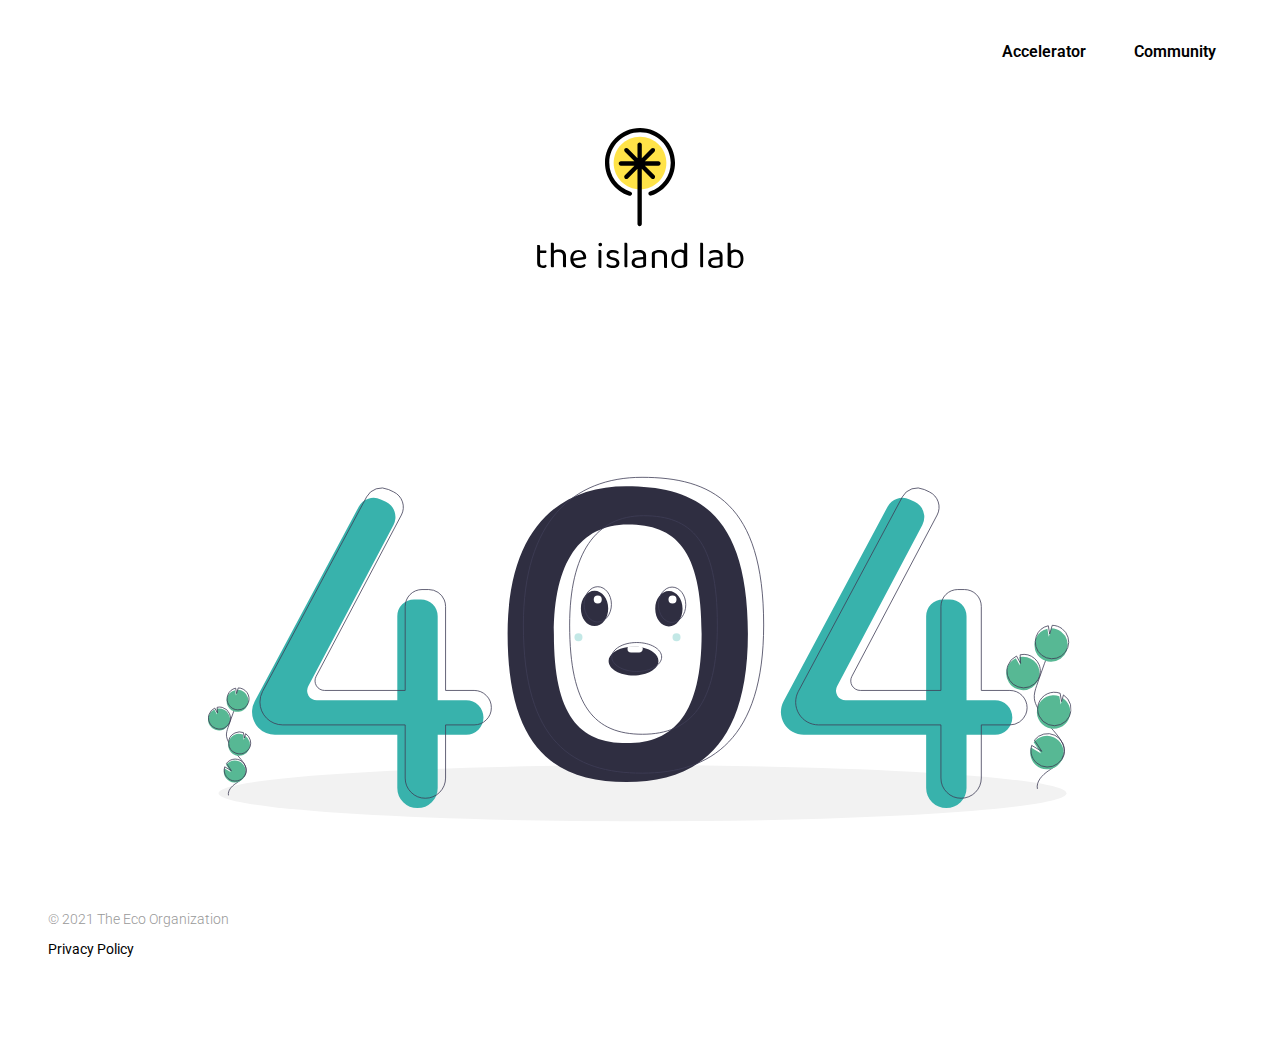
==== 404/index.html @ 6c04a77b "init commit" ====
<!DOCTYPE html><html lang="en"><head><meta charSet="utf-8"/><meta http-equiv="x-ua-compatible" content="ie=edge"/><meta name="viewport" content="width=device-width, initial-scale=1, shrink-to-fit=no"/><style data-href="/styles.9c2a5cfd9f9ac8eca3b6.css" id="gatsby-global-css">@import url(https://fonts.googleapis.com/css2?family=Roboto:wght@100;300;400;500;700;900&display=swap);
/*! normalize.css v8.0.1 | MIT License | github.com/necolas/normalize.css */html{line-height:1.15;-webkit-text-size-adjust:100%}body{margin:0}main{display:block}h1{font-size:2em;margin:.67em 0}hr{box-sizing:content-box;height:0;overflow:visible}pre{font-family:monospace,monospace;font-size:1em}a{background-color:transparent}abbr[title]{border-bottom:none;text-decoration:underline;-webkit-text-decoration:underline dotted;text-decoration:underline dotted}b,strong{font-weight:bolder}code,kbd,samp{font-family:monospace,monospace;font-size:1em}small{font-size:80%}sub,sup{font-size:75%;line-height:0;position:relative;vertical-align:baseline}sub{bottom:-.25em}sup{top:-.5em}img{border-style:none}button,input,optgroup,select,textarea{font-family:inherit;font-size:100%;line-height:1.15;margin:0}button,input{overflow:visible}button,select{text-transform:none}[type=button],[type=reset],[type=submit],button{-webkit-appearance:button}[type=button]::-moz-focus-inner,[type=reset]::-moz-focus-inner,[type=submit]::-moz-focus-inner,button::-moz-focus-inner{border-style:none;padding:0}[type=button]:-moz-focusring,[type=reset]:-moz-focusring,[type=submit]:-moz-focusring,button:-moz-focusring{outline:1px dotted ButtonText}fieldset{padding:.35em .75em .625em}legend{box-sizing:border-box;color:inherit;display:table;max-width:100%;padding:0;white-space:normal}progress{vertical-align:baseline}textarea{overflow:auto}[type=checkbox],[type=radio]{box-sizing:border-box;padding:0}[type=number]::-webkit-inner-spin-button,[type=number]::-webkit-outer-spin-button{height:auto}[type=search]{-webkit-appearance:textfield;outline-offset:-2px}[type=search]::-webkit-search-decoration{-webkit-appearance:none}::-webkit-file-upload-button{-webkit-appearance:button;font:inherit}details{display:block}summary{display:list-item}[hidden],template{display:none}blockquote,dd,dl,figure,h1,h2,h3,h4,h5,h6,hr,p,pre{margin:0}button{background-color:transparent;background-image:none}button:focus{outline:1px dotted;outline:5px auto -webkit-focus-ring-color}fieldset,ol,ul{margin:0;padding:0}ol,ul{list-style:none}html{font-family:system-ui,-apple-system,BlinkMacSystemFont,Segoe UI,Roboto,Helvetica Neue,Arial,Noto Sans,sans-serif,Apple Color Emoji,Segoe UI Emoji,Segoe UI Symbol,Noto Color Emoji;line-height:1.5}*,:after,:before{box-sizing:border-box;border:0 solid #e2e8f0}hr{border-top-width:1px}img{border-style:solid}textarea{resize:vertical}input::-moz-placeholder,textarea::-moz-placeholder{color:#a0aec0}input:-ms-input-placeholder,textarea:-ms-input-placeholder{color:#a0aec0}input::placeholder,textarea::placeholder{color:#a0aec0}[role=button],button{cursor:pointer}table{border-collapse:collapse}h1,h2,h3,h4,h5,h6{font-size:inherit;font-weight:inherit}a{color:inherit;text-decoration:inherit}button,input,optgroup,select,textarea{padding:0;line-height:inherit;color:inherit}code,kbd,pre,samp{font-family:Menlo,Monaco,Consolas,Liberation Mono,Courier New,monospace}audio,canvas,embed,iframe,img,object,svg,video{display:block;vertical-align:middle}img,video{max-width:100%;height:auto}.container{width:100%}@media (min-width:640px){.container{max-width:640px}}@media (min-width:768px){.container{max-width:768px}}@media (min-width:1024px){.container{max-width:1024px}}@media (min-width:1280px){.container{max-width:1280px}}.bg-white{--bg-opacity:1;background-color:#fff;background-color:rgba(255,255,255,var(--bg-opacity))}.inline{display:inline}.flex{display:flex}.table{display:table}.grid{display:grid}.flex-col{flex-direction:column}.justify-around{justify-content:space-around}.flex-grow{flex-grow:1}.font-semibold{font-weight:600}.mx-auto{margin-left:auto;margin-right:auto}.mt-16{margin-top:4rem}.max-w-lg{max-width:32rem}.max-w-4xl{max-width:56rem}.min-h-screen{min-height:100vh}.p-4{padding:1rem}.absolute{position:absolute}.text-white{--text-opacity:1;color:#fff;color:rgba(255,255,255,var(--text-opacity))}.w-full{width:100%}.gap-10{grid-gap:2.5rem;gap:2.5rem}.grid-cols-1{grid-template-columns:repeat(1,minmax(0,1fr))}@-webkit-keyframes spin{to{transform:rotate(1turn)}}@keyframes spin{to{transform:rotate(1turn)}}@-webkit-keyframes ping{75%,to{transform:scale(2);opacity:0}}@keyframes ping{75%,to{transform:scale(2);opacity:0}}@-webkit-keyframes pulse{50%{opacity:.5}}@keyframes pulse{50%{opacity:.5}}@-webkit-keyframes bounce{0%,to{transform:translateY(-25%);-webkit-animation-timing-function:cubic-bezier(.8,0,1,1);animation-timing-function:cubic-bezier(.8,0,1,1)}50%{transform:none;-webkit-animation-timing-function:cubic-bezier(0,0,.2,1);animation-timing-function:cubic-bezier(0,0,.2,1)}}@keyframes bounce{0%,to{transform:translateY(-25%);-webkit-animation-timing-function:cubic-bezier(.8,0,1,1);animation-timing-function:cubic-bezier(.8,0,1,1)}50%{transform:none;-webkit-animation-timing-function:cubic-bezier(0,0,.2,1);animation-timing-function:cubic-bezier(0,0,.2,1)}}body{font-family:Roboto,sans-serif;background:#fff;padding:24px}h3{font-size:20px;font-weight:500}p{font-weight:300}.islandlab-logo{height:140px}.islandlab-intro{font-size:20px;margin-bottom:62px;text-align:center}.main-body{margin-top:52px}.desc,.para{line-height:30px;margin-top:24px}.desc{margin-bottom:12px}.top-nav{color:#000}.inline{display:inline-block;width:100%;text-align:right}.top-nav a{padding:24px}.list{font-weight:300;line-height:30px;margin-top:24px}.more-button{padding-top:24px}.copy{color:#999}.copyright{font-size:14px;line-height:30px;padding:24px;margin-top:42px;margin-bottom:42px}@media (min-width:640px){.sm\:container{width:100%;max-width:640px}@media (min-width:768px){.sm\:container{max-width:768px}}@media (min-width:1024px){.sm\:container{max-width:1024px}}@media (min-width:1280px){.sm\:container{max-width:1280px}}.sm\:w-1\/2{width:50%}.sm\:grid-cols-1{grid-template-columns:repeat(1,minmax(0,1fr))}}@media (min-width:768px){.md\:container{width:100%}@media (min-width:640px){.md\:container{max-width:640px}}@media (min-width:768px){.md\:container{max-width:768px}}@media (min-width:1024px){.md\:container{max-width:1024px}}@media (min-width:1280px){.md\:container{max-width:1280px}}.md\:grid-cols-2{grid-template-columns:repeat(2,minmax(0,1fr))}}@media (min-width:1024px){.lg\:container{width:100%}@media (min-width:640px){.lg\:container{max-width:640px}}@media (min-width:768px){.lg\:container{max-width:768px}}@media (min-width:1024px){.lg\:container{max-width:1024px}}@media (min-width:1280px){.lg\:container{max-width:1280px}}.lg\:grid-cols-2{grid-template-columns:repeat(2,minmax(0,1fr))}}@media (min-width:1280px){.xl\:container{width:100%}@media (min-width:640px){.xl\:container{max-width:640px}}@media (min-width:768px){.xl\:container{max-width:768px}}@media (min-width:1024px){.xl\:container{max-width:1024px}}@media (min-width:1280px){.xl\:container{max-width:1280px}}}</style><meta name="generator" content="Gatsby 2.32.11"/><title data-react-helmet="true">The Island Lab</title><meta data-react-helmet="true" charSet="utf-8"/><meta data-react-helmet="true" name="description" content="An ecosystem for innovators and creatives who are finding solutions for the global challenges"/><meta data-react-helmet="true" property="og:title" content="The Island Lab"/><meta data-react-helmet="true" property="og:description" content="An ecosystem for innovators and creatives who are finding solutions for the global challenges"/><meta data-react-helmet="true" property="og:type" content="website"/><link rel="icon" href="/favicon-32x32.png?v=ff505534ecc880a006a1c45245d1f555" type="image/png"/><link rel="icon" href="/favicon.svg?v=ff505534ecc880a006a1c45245d1f555" type="image/svg+xml"/><link rel="manifest" href="/manifest.webmanifest" crossorigin="anonymous"/><meta name="theme-color" content="#38b2ac"/><link rel="apple-touch-icon" sizes="48x48" href="/icons/icon-48x48.png?v=ff505534ecc880a006a1c45245d1f555"/><link rel="apple-touch-icon" sizes="72x72" href="/icons/icon-72x72.png?v=ff505534ecc880a006a1c45245d1f555"/><link rel="apple-touch-icon" sizes="96x96" href="/icons/icon-96x96.png?v=ff505534ecc880a006a1c45245d1f555"/><link rel="apple-touch-icon" sizes="144x144" href="/icons/icon-144x144.png?v=ff505534ecc880a006a1c45245d1f555"/><link rel="apple-touch-icon" sizes="192x192" href="/icons/icon-192x192.png?v=ff505534ecc880a006a1c45245d1f555"/><link rel="apple-touch-icon" sizes="256x256" href="/icons/icon-256x256.png?v=ff505534ecc880a006a1c45245d1f555"/><link rel="apple-touch-icon" sizes="384x384" href="/icons/icon-384x384.png?v=ff505534ecc880a006a1c45245d1f555"/><link rel="apple-touch-icon" sizes="512x512" href="/icons/icon-512x512.png?v=ff505534ecc880a006a1c45245d1f555"/><link rel="preconnect dns-prefetch" href="https://www.google-analytics.com"/><script>window['ga-disable-'] = true</script><script async="" src="https://www.googletagmanager.com/gtag/js?id="></script><link as="script" rel="preload" href="/webpack-runtime-1e6cf40642f81d12df6a.js"/><link as="script" rel="preload" href="/framework-8e528b732ab2eaadb7b7.js"/><link as="script" rel="preload" href="/styles-755093da0c07f4b49226.js"/><link as="script" rel="preload" href="/app-a4f5ad4a2bf288a7169f.js"/><link as="script" rel="preload" href="/commons-435aeb948d1bf5120aea.js"/><link as="script" rel="preload" href="/component---src-pages-404-js-d30f7ea8873a3b089897.js"/><link as="fetch" rel="preload" href="/page-data/404/page-data.json" crossorigin="anonymous"/><link as="fetch" rel="preload" href="/page-data/sq/d/2468095761.json" crossorigin="anonymous"/><link as="fetch" rel="preload" href="/page-data/app-data.json" crossorigin="anonymous"/></head><body><div id="___gatsby"><div style="outline:none" tabindex="-1" id="gatsby-focus-wrapper"><div class="flex flex-col min-h-screen bg-white"><header class="p-4 bg-white-500 text-white font-semibold"><div class="inline top-nav grid grid-cols-1"><a href="/accelerator">Accelerator</a><a href="/community">Community</a></div><a href="/"><img class="islandlab-logo w-full max-w-lg mt-16 mx-auto sm:w-1/2" src="/static/logo-image-594e73d9757370606fb35262e26e32b2.svg" alt="Gatsby and Tailwind CSS together"/></a></header><div class="main-body"><main class="max-w-4xl flex-grow mx-auto flex flex-col justify-around"><img class="p-4" src="[data-uri]" alt="Page not found"/></main></div><footer class="copyright"><p class="grid grid-cols-1 copy">© 2021 The Eco Organization</p><a href="/privacy-policy">Privacy Policy</a></footer></div></div><div id="gatsby-announcer" style="position:absolute;top:0;width:1px;height:1px;padding:0;overflow:hidden;clip:rect(0, 0, 0, 0);white-space:nowrap;border:0" aria-live="assertive" aria-atomic="true"></div></div><script id="gatsby-script-loader">/*<![CDATA[*/window.pagePath="/404/";/*]]>*/</script><script id="gatsby-chunk-mapping">/*<![CDATA[*/window.___chunkMapping={"polyfill":["/polyfill-89ac77d4b615b132cbdb.js"],"app":["/app-a4f5ad4a2bf288a7169f.js"],"component---src-pages-404-js":["/component---src-pages-404-js-d30f7ea8873a3b089897.js"],"component---src-pages-accelerator-js":["/component---src-pages-accelerator-js-613edaaf1aa1267f8cc8.js"],"component---src-pages-community-js":["/component---src-pages-community-js-10889ece5818f509ec43.js"],"component---src-pages-index-js":["/component---src-pages-index-js-81dc64747f7e34d671f0.js"],"component---src-pages-privacy-policy-js":["/component---src-pages-privacy-policy-js-5bc272400744c1b90a4a.js"]};/*]]>*/</script><script src="/polyfill-89ac77d4b615b132cbdb.js" nomodule=""></script><script src="/component---src-pages-404-js-d30f7ea8873a3b089897.js" async=""></script><script src="/commons-435aeb948d1bf5120aea.js" async=""></script><script src="/app-a4f5ad4a2bf288a7169f.js" async=""></script><script src="/styles-755093da0c07f4b49226.js" async=""></script><script src="/framework-8e528b732ab2eaadb7b7.js" async=""></script><script src="/webpack-runtime-1e6cf40642f81d12df6a.js" async=""></script></body></html>
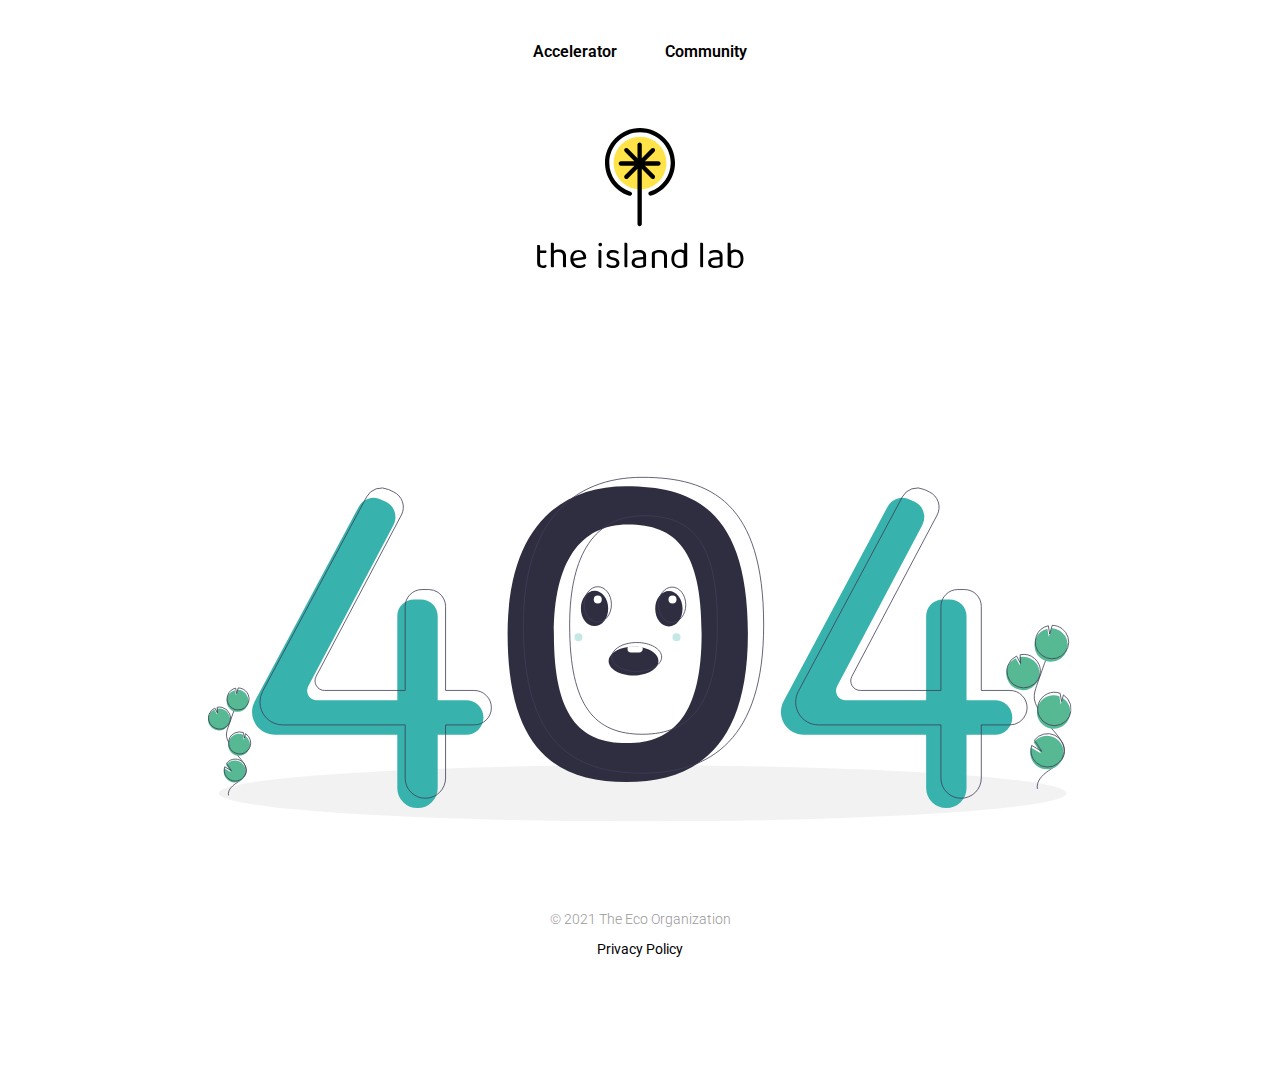
==== commit 45d4539d: "update" ====
--- a/404/index.html
+++ b/404/index.html
@@ -1,2 +1,2 @@
-<!DOCTYPE html><html lang="en"><head><meta charSet="utf-8"/><meta http-equiv="x-ua-compatible" content="ie=edge"/><meta name="viewport" content="width=device-width, initial-scale=1, shrink-to-fit=no"/><style data-href="/styles.9c2a5cfd9f9ac8eca3b6.css" id="gatsby-global-css">@import url(https://fonts.googleapis.com/css2?family=Roboto:wght@100;300;400;500;700;900&display=swap);
-/*! normalize.css v8.0.1 | MIT License | github.com/necolas/normalize.css */html{line-height:1.15;-webkit-text-size-adjust:100%}body{margin:0}main{display:block}h1{font-size:2em;margin:.67em 0}hr{box-sizing:content-box;height:0;overflow:visible}pre{font-family:monospace,monospace;font-size:1em}a{background-color:transparent}abbr[title]{border-bottom:none;text-decoration:underline;-webkit-text-decoration:underline dotted;text-decoration:underline dotted}b,strong{font-weight:bolder}code,kbd,samp{font-family:monospace,monospace;font-size:1em}small{font-size:80%}sub,sup{font-size:75%;line-height:0;position:relative;vertical-align:baseline}sub{bottom:-.25em}sup{top:-.5em}img{border-style:none}button,input,optgroup,select,textarea{font-family:inherit;font-size:100%;line-height:1.15;margin:0}button,input{overflow:visible}button,select{text-transform:none}[type=button],[type=reset],[type=submit],button{-webkit-appearance:button}[type=button]::-moz-focus-inner,[type=reset]::-moz-focus-inner,[type=submit]::-moz-focus-inner,button::-moz-focus-inner{border-style:none;padding:0}[type=button]:-moz-focusring,[type=reset]:-moz-focusring,[type=submit]:-moz-focusring,button:-moz-focusring{outline:1px dotted ButtonText}fieldset{padding:.35em .75em .625em}legend{box-sizing:border-box;color:inherit;display:table;max-width:100%;padding:0;white-space:normal}progress{vertical-align:baseline}textarea{overflow:auto}[type=checkbox],[type=radio]{box-sizing:border-box;padding:0}[type=number]::-webkit-inner-spin-button,[type=number]::-webkit-outer-spin-button{height:auto}[type=search]{-webkit-appearance:textfield;outline-offset:-2px}[type=search]::-webkit-search-decoration{-webkit-appearance:none}::-webkit-file-upload-button{-webkit-appearance:button;font:inherit}details{display:block}summary{display:list-item}[hidden],template{display:none}blockquote,dd,dl,figure,h1,h2,h3,h4,h5,h6,hr,p,pre{margin:0}button{background-color:transparent;background-image:none}button:focus{outline:1px dotted;outline:5px auto -webkit-focus-ring-color}fieldset,ol,ul{margin:0;padding:0}ol,ul{list-style:none}html{font-family:system-ui,-apple-system,BlinkMacSystemFont,Segoe UI,Roboto,Helvetica Neue,Arial,Noto Sans,sans-serif,Apple Color Emoji,Segoe UI Emoji,Segoe UI Symbol,Noto Color Emoji;line-height:1.5}*,:after,:before{box-sizing:border-box;border:0 solid #e2e8f0}hr{border-top-width:1px}img{border-style:solid}textarea{resize:vertical}input::-moz-placeholder,textarea::-moz-placeholder{color:#a0aec0}input:-ms-input-placeholder,textarea:-ms-input-placeholder{color:#a0aec0}input::placeholder,textarea::placeholder{color:#a0aec0}[role=button],button{cursor:pointer}table{border-collapse:collapse}h1,h2,h3,h4,h5,h6{font-size:inherit;font-weight:inherit}a{color:inherit;text-decoration:inherit}button,input,optgroup,select,textarea{padding:0;line-height:inherit;color:inherit}code,kbd,pre,samp{font-family:Menlo,Monaco,Consolas,Liberation Mono,Courier New,monospace}audio,canvas,embed,iframe,img,object,svg,video{display:block;vertical-align:middle}img,video{max-width:100%;height:auto}.container{width:100%}@media (min-width:640px){.container{max-width:640px}}@media (min-width:768px){.container{max-width:768px}}@media (min-width:1024px){.container{max-width:1024px}}@media (min-width:1280px){.container{max-width:1280px}}.bg-white{--bg-opacity:1;background-color:#fff;background-color:rgba(255,255,255,var(--bg-opacity))}.inline{display:inline}.flex{display:flex}.table{display:table}.grid{display:grid}.flex-col{flex-direction:column}.justify-around{justify-content:space-around}.flex-grow{flex-grow:1}.font-semibold{font-weight:600}.mx-auto{margin-left:auto;margin-right:auto}.mt-16{margin-top:4rem}.max-w-lg{max-width:32rem}.max-w-4xl{max-width:56rem}.min-h-screen{min-height:100vh}.p-4{padding:1rem}.absolute{position:absolute}.text-white{--text-opacity:1;color:#fff;color:rgba(255,255,255,var(--text-opacity))}.w-full{width:100%}.gap-10{grid-gap:2.5rem;gap:2.5rem}.grid-cols-1{grid-template-columns:repeat(1,minmax(0,1fr))}@-webkit-keyframes spin{to{transform:rotate(1turn)}}@keyframes spin{to{transform:rotate(1turn)}}@-webkit-keyframes ping{75%,to{transform:scale(2);opacity:0}}@keyframes ping{75%,to{transform:scale(2);opacity:0}}@-webkit-keyframes pulse{50%{opacity:.5}}@keyframes pulse{50%{opacity:.5}}@-webkit-keyframes bounce{0%,to{transform:translateY(-25%);-webkit-animation-timing-function:cubic-bezier(.8,0,1,1);animation-timing-function:cubic-bezier(.8,0,1,1)}50%{transform:none;-webkit-animation-timing-function:cubic-bezier(0,0,.2,1);animation-timing-function:cubic-bezier(0,0,.2,1)}}@keyframes bounce{0%,to{transform:translateY(-25%);-webkit-animation-timing-function:cubic-bezier(.8,0,1,1);animation-timing-function:cubic-bezier(.8,0,1,1)}50%{transform:none;-webkit-animation-timing-function:cubic-bezier(0,0,.2,1);animation-timing-function:cubic-bezier(0,0,.2,1)}}body{font-family:Roboto,sans-serif;background:#fff;padding:24px}h3{font-size:20px;font-weight:500}p{font-weight:300}.islandlab-logo{height:140px}.islandlab-intro{font-size:20px;margin-bottom:62px;text-align:center}.main-body{margin-top:52px}.desc,.para{line-height:30px;margin-top:24px}.desc{margin-bottom:12px}.top-nav{color:#000}.inline{display:inline-block;width:100%;text-align:right}.top-nav a{padding:24px}.list{font-weight:300;line-height:30px;margin-top:24px}.more-button{padding-top:24px}.copy{color:#999}.copyright{font-size:14px;line-height:30px;padding:24px;margin-top:42px;margin-bottom:42px}@media (min-width:640px){.sm\:container{width:100%;max-width:640px}@media (min-width:768px){.sm\:container{max-width:768px}}@media (min-width:1024px){.sm\:container{max-width:1024px}}@media (min-width:1280px){.sm\:container{max-width:1280px}}.sm\:w-1\/2{width:50%}.sm\:grid-cols-1{grid-template-columns:repeat(1,minmax(0,1fr))}}@media (min-width:768px){.md\:container{width:100%}@media (min-width:640px){.md\:container{max-width:640px}}@media (min-width:768px){.md\:container{max-width:768px}}@media (min-width:1024px){.md\:container{max-width:1024px}}@media (min-width:1280px){.md\:container{max-width:1280px}}.md\:grid-cols-2{grid-template-columns:repeat(2,minmax(0,1fr))}}@media (min-width:1024px){.lg\:container{width:100%}@media (min-width:640px){.lg\:container{max-width:640px}}@media (min-width:768px){.lg\:container{max-width:768px}}@media (min-width:1024px){.lg\:container{max-width:1024px}}@media (min-width:1280px){.lg\:container{max-width:1280px}}.lg\:grid-cols-2{grid-template-columns:repeat(2,minmax(0,1fr))}}@media (min-width:1280px){.xl\:container{width:100%}@media (min-width:640px){.xl\:container{max-width:640px}}@media (min-width:768px){.xl\:container{max-width:768px}}@media (min-width:1024px){.xl\:container{max-width:1024px}}@media (min-width:1280px){.xl\:container{max-width:1280px}}}</style><meta name="generator" content="Gatsby 2.32.11"/><title data-react-helmet="true">The Island Lab</title><meta data-react-helmet="true" charSet="utf-8"/><meta data-react-helmet="true" name="description" content="An ecosystem for innovators and creatives who are finding solutions for the global challenges"/><meta data-react-helmet="true" property="og:title" content="The Island Lab"/><meta data-react-helmet="true" property="og:description" content="An ecosystem for innovators and creatives who are finding solutions for the global challenges"/><meta data-react-helmet="true" property="og:type" content="website"/><link rel="icon" href="/favicon-32x32.png?v=ff505534ecc880a006a1c45245d1f555" type="image/png"/><link rel="icon" href="/favicon.svg?v=ff505534ecc880a006a1c45245d1f555" type="image/svg+xml"/><link rel="manifest" href="/manifest.webmanifest" crossorigin="anonymous"/><meta name="theme-color" content="#38b2ac"/><link rel="apple-touch-icon" sizes="48x48" href="/icons/icon-48x48.png?v=ff505534ecc880a006a1c45245d1f555"/><link rel="apple-touch-icon" sizes="72x72" href="/icons/icon-72x72.png?v=ff505534ecc880a006a1c45245d1f555"/><link rel="apple-touch-icon" sizes="96x96" href="/icons/icon-96x96.png?v=ff505534ecc880a006a1c45245d1f555"/><link rel="apple-touch-icon" sizes="144x144" href="/icons/icon-144x144.png?v=ff505534ecc880a006a1c45245d1f555"/><link rel="apple-touch-icon" sizes="192x192" href="/icons/icon-192x192.png?v=ff505534ecc880a006a1c45245d1f555"/><link rel="apple-touch-icon" sizes="256x256" href="/icons/icon-256x256.png?v=ff505534ecc880a006a1c45245d1f555"/><link rel="apple-touch-icon" sizes="384x384" href="/icons/icon-384x384.png?v=ff505534ecc880a006a1c45245d1f555"/><link rel="apple-touch-icon" sizes="512x512" href="/icons/icon-512x512.png?v=ff505534ecc880a006a1c45245d1f555"/><link rel="preconnect dns-prefetch" href="https://www.google-analytics.com"/><script>window['ga-disable-'] = true</script><script async="" src="https://www.googletagmanager.com/gtag/js?id="></script><link as="script" rel="preload" href="/webpack-runtime-1e6cf40642f81d12df6a.js"/><link as="script" rel="preload" href="/framework-8e528b732ab2eaadb7b7.js"/><link as="script" rel="preload" href="/styles-755093da0c07f4b49226.js"/><link as="script" rel="preload" href="/app-a4f5ad4a2bf288a7169f.js"/><link as="script" rel="preload" href="/commons-435aeb948d1bf5120aea.js"/><link as="script" rel="preload" href="/component---src-pages-404-js-d30f7ea8873a3b089897.js"/><link as="fetch" rel="preload" href="/page-data/404/page-data.json" crossorigin="anonymous"/><link as="fetch" rel="preload" href="/page-data/sq/d/2468095761.json" crossorigin="anonymous"/><link as="fetch" rel="preload" href="/page-data/app-data.json" crossorigin="anonymous"/></head><body><div id="___gatsby"><div style="outline:none" tabindex="-1" id="gatsby-focus-wrapper"><div class="flex flex-col min-h-screen bg-white"><header class="p-4 bg-white-500 text-white font-semibold"><div class="inline top-nav grid grid-cols-1"><a href="/accelerator">Accelerator</a><a href="/community">Community</a></div><a href="/"><img class="islandlab-logo w-full max-w-lg mt-16 mx-auto sm:w-1/2" src="/static/logo-image-594e73d9757370606fb35262e26e32b2.svg" alt="Gatsby and Tailwind CSS together"/></a></header><div class="main-body"><main class="max-w-4xl flex-grow mx-auto flex flex-col justify-around"><img class="p-4" src="[data-uri]" alt="Page not found"/></main></div><footer class="copyright"><p class="grid grid-cols-1 copy">© 2021 The Eco Organization</p><a href="/privacy-policy">Privacy Policy</a></footer></div></div><div id="gatsby-announcer" style="position:absolute;top:0;width:1px;height:1px;padding:0;overflow:hidden;clip:rect(0, 0, 0, 0);white-space:nowrap;border:0" aria-live="assertive" aria-atomic="true"></div></div><script id="gatsby-script-loader">/*<![CDATA[*/window.pagePath="/404/";/*]]>*/</script><script id="gatsby-chunk-mapping">/*<![CDATA[*/window.___chunkMapping={"polyfill":["/polyfill-89ac77d4b615b132cbdb.js"],"app":["/app-a4f5ad4a2bf288a7169f.js"],"component---src-pages-404-js":["/component---src-pages-404-js-d30f7ea8873a3b089897.js"],"component---src-pages-accelerator-js":["/component---src-pages-accelerator-js-613edaaf1aa1267f8cc8.js"],"component---src-pages-community-js":["/component---src-pages-community-js-10889ece5818f509ec43.js"],"component---src-pages-index-js":["/component---src-pages-index-js-81dc64747f7e34d671f0.js"],"component---src-pages-privacy-policy-js":["/component---src-pages-privacy-policy-js-5bc272400744c1b90a4a.js"]};/*]]>*/</script><script src="/polyfill-89ac77d4b615b132cbdb.js" nomodule=""></script><script src="/component---src-pages-404-js-d30f7ea8873a3b089897.js" async=""></script><script src="/commons-435aeb948d1bf5120aea.js" async=""></script><script src="/app-a4f5ad4a2bf288a7169f.js" async=""></script><script src="/styles-755093da0c07f4b49226.js" async=""></script><script src="/framework-8e528b732ab2eaadb7b7.js" async=""></script><script src="/webpack-runtime-1e6cf40642f81d12df6a.js" async=""></script></body></html>+<!DOCTYPE html><html lang="en"><head><meta charSet="utf-8"/><meta http-equiv="x-ua-compatible" content="ie=edge"/><meta name="viewport" content="width=device-width, initial-scale=1, shrink-to-fit=no"/><style data-href="/styles.7144150ddbad9bae6983.css" id="gatsby-global-css">@import url(https://fonts.googleapis.com/css2?family=Roboto:wght@100;300;400;500;700;900&display=swap);
+/*! normalize.css v8.0.1 | MIT License | github.com/necolas/normalize.css */html{line-height:1.15;-webkit-text-size-adjust:100%}body{margin:0}main{display:block}h1{font-size:2em;margin:.67em 0}hr{box-sizing:content-box;height:0;overflow:visible}pre{font-family:monospace,monospace;font-size:1em}a{background-color:transparent}abbr[title]{border-bottom:none;text-decoration:underline;-webkit-text-decoration:underline dotted;text-decoration:underline dotted}b,strong{font-weight:bolder}code,kbd,samp{font-family:monospace,monospace;font-size:1em}small{font-size:80%}sub,sup{font-size:75%;line-height:0;position:relative;vertical-align:baseline}sub{bottom:-.25em}sup{top:-.5em}img{border-style:none}button,input,optgroup,select,textarea{font-family:inherit;font-size:100%;line-height:1.15;margin:0}button,input{overflow:visible}button,select{text-transform:none}[type=button],[type=reset],[type=submit],button{-webkit-appearance:button}[type=button]::-moz-focus-inner,[type=reset]::-moz-focus-inner,[type=submit]::-moz-focus-inner,button::-moz-focus-inner{border-style:none;padding:0}[type=button]:-moz-focusring,[type=reset]:-moz-focusring,[type=submit]:-moz-focusring,button:-moz-focusring{outline:1px dotted ButtonText}fieldset{padding:.35em .75em .625em}legend{box-sizing:border-box;color:inherit;display:table;max-width:100%;padding:0;white-space:normal}progress{vertical-align:baseline}textarea{overflow:auto}[type=checkbox],[type=radio]{box-sizing:border-box;padding:0}[type=number]::-webkit-inner-spin-button,[type=number]::-webkit-outer-spin-button{height:auto}[type=search]{-webkit-appearance:textfield;outline-offset:-2px}[type=search]::-webkit-search-decoration{-webkit-appearance:none}::-webkit-file-upload-button{-webkit-appearance:button;font:inherit}details{display:block}summary{display:list-item}[hidden],template{display:none}blockquote,dd,dl,figure,h1,h2,h3,h4,h5,h6,hr,p,pre{margin:0}button{background-color:transparent;background-image:none}button:focus{outline:1px dotted;outline:5px auto -webkit-focus-ring-color}fieldset,ol,ul{margin:0;padding:0}ol,ul{list-style:none}html{font-family:system-ui,-apple-system,BlinkMacSystemFont,Segoe UI,Roboto,Helvetica Neue,Arial,Noto Sans,sans-serif,Apple Color Emoji,Segoe UI Emoji,Segoe UI Symbol,Noto Color Emoji;line-height:1.5}*,:after,:before{box-sizing:border-box;border:0 solid #e2e8f0}hr{border-top-width:1px}img{border-style:solid}textarea{resize:vertical}input::-moz-placeholder,textarea::-moz-placeholder{color:#a0aec0}input:-ms-input-placeholder,textarea:-ms-input-placeholder{color:#a0aec0}input::placeholder,textarea::placeholder{color:#a0aec0}[role=button],button{cursor:pointer}table{border-collapse:collapse}h1,h2,h3,h4,h5,h6{font-size:inherit;font-weight:inherit}a{color:inherit;text-decoration:inherit}button,input,optgroup,select,textarea{padding:0;line-height:inherit;color:inherit}code,kbd,pre,samp{font-family:Menlo,Monaco,Consolas,Liberation Mono,Courier New,monospace}audio,canvas,embed,iframe,img,object,svg,video{display:block;vertical-align:middle}img,video{max-width:100%;height:auto}.container{width:100%}@media (min-width:640px){.container{max-width:640px}}@media (min-width:768px){.container{max-width:768px}}@media (min-width:1024px){.container{max-width:1024px}}@media (min-width:1280px){.container{max-width:1280px}}.bg-white{--bg-opacity:1;background-color:#fff;background-color:rgba(255,255,255,var(--bg-opacity))}.inline{display:inline}.flex{display:flex}.table{display:table}.grid{display:grid}.flex-col{flex-direction:column}.justify-around{justify-content:space-around}.flex-grow{flex-grow:1}.font-semibold{font-weight:600}.mx-auto{margin-left:auto;margin-right:auto}.mt-16{margin-top:4rem}.max-w-lg{max-width:32rem}.max-w-4xl{max-width:56rem}.min-h-screen{min-height:100vh}.p-4{padding:1rem}.absolute{position:absolute}.text-white{--text-opacity:1;color:#fff;color:rgba(255,255,255,var(--text-opacity))}.w-full{width:100%}.gap-10{grid-gap:2.5rem;gap:2.5rem}.grid-cols-1{grid-template-columns:repeat(1,minmax(0,1fr))}@-webkit-keyframes spin{to{transform:rotate(1turn)}}@keyframes spin{to{transform:rotate(1turn)}}@-webkit-keyframes ping{75%,to{transform:scale(2);opacity:0}}@keyframes ping{75%,to{transform:scale(2);opacity:0}}@-webkit-keyframes pulse{50%{opacity:.5}}@keyframes pulse{50%{opacity:.5}}@-webkit-keyframes bounce{0%,to{transform:translateY(-25%);-webkit-animation-timing-function:cubic-bezier(.8,0,1,1);animation-timing-function:cubic-bezier(.8,0,1,1)}50%{transform:none;-webkit-animation-timing-function:cubic-bezier(0,0,.2,1);animation-timing-function:cubic-bezier(0,0,.2,1)}}@keyframes bounce{0%,to{transform:translateY(-25%);-webkit-animation-timing-function:cubic-bezier(.8,0,1,1);animation-timing-function:cubic-bezier(.8,0,1,1)}50%{transform:none;-webkit-animation-timing-function:cubic-bezier(0,0,.2,1);animation-timing-function:cubic-bezier(0,0,.2,1)}}body{font-family:Roboto,sans-serif;background:#fff;padding:24px}h3{font-size:20px;font-weight:500}p{font-weight:300}.islandlab-logo{height:140px}.islandlab-intro{font-size:20px;margin-bottom:62px;text-align:center}.main-body{margin-top:52px}.desc,.para{line-height:30px;margin-top:24px}.desc{margin-bottom:12px}.top-nav{color:#000}.inline{display:inline-block;width:100%;text-align:center}.top-nav a{padding:24px}.list{font-weight:300;line-height:30px;margin-top:24px}.more-button{padding-top:24px}.copy{color:#999}.copyright{text-align:center;font-size:14px;line-height:30px;padding:24px;margin-top:42px;margin-bottom:62px}@media (min-width:640px){.sm\:container{width:100%;max-width:640px}@media (min-width:768px){.sm\:container{max-width:768px}}@media (min-width:1024px){.sm\:container{max-width:1024px}}@media (min-width:1280px){.sm\:container{max-width:1280px}}.sm\:w-1\/2{width:50%}.sm\:grid-cols-1{grid-template-columns:repeat(1,minmax(0,1fr))}}@media (min-width:768px){.md\:container{width:100%}@media (min-width:640px){.md\:container{max-width:640px}}@media (min-width:768px){.md\:container{max-width:768px}}@media (min-width:1024px){.md\:container{max-width:1024px}}@media (min-width:1280px){.md\:container{max-width:1280px}}.md\:grid-cols-2{grid-template-columns:repeat(2,minmax(0,1fr))}}@media (min-width:1024px){.lg\:container{width:100%}@media (min-width:640px){.lg\:container{max-width:640px}}@media (min-width:768px){.lg\:container{max-width:768px}}@media (min-width:1024px){.lg\:container{max-width:1024px}}@media (min-width:1280px){.lg\:container{max-width:1280px}}.lg\:grid-cols-2{grid-template-columns:repeat(2,minmax(0,1fr))}}@media (min-width:1280px){.xl\:container{width:100%}@media (min-width:640px){.xl\:container{max-width:640px}}@media (min-width:768px){.xl\:container{max-width:768px}}@media (min-width:1024px){.xl\:container{max-width:1024px}}@media (min-width:1280px){.xl\:container{max-width:1280px}}}</style><meta name="generator" content="Gatsby 2.32.11"/><title data-react-helmet="true">The Island Lab</title><meta data-react-helmet="true" charSet="utf-8"/><meta data-react-helmet="true" name="description" content="An ecosystem for innovators and creatives who are finding solutions for the global challenges"/><meta data-react-helmet="true" property="og:title" content="The Island Lab"/><meta data-react-helmet="true" property="og:description" content="An ecosystem for innovators and creatives who are finding solutions for the global challenges"/><meta data-react-helmet="true" property="og:type" content="website"/><link rel="icon" href="/favicon-32x32.png?v=ff505534ecc880a006a1c45245d1f555" type="image/png"/><link rel="icon" href="/favicon.svg?v=ff505534ecc880a006a1c45245d1f555" type="image/svg+xml"/><link rel="manifest" href="/manifest.webmanifest" crossorigin="anonymous"/><meta name="theme-color" content="#38b2ac"/><link rel="apple-touch-icon" sizes="48x48" href="/icons/icon-48x48.png?v=ff505534ecc880a006a1c45245d1f555"/><link rel="apple-touch-icon" sizes="72x72" href="/icons/icon-72x72.png?v=ff505534ecc880a006a1c45245d1f555"/><link rel="apple-touch-icon" sizes="96x96" href="/icons/icon-96x96.png?v=ff505534ecc880a006a1c45245d1f555"/><link rel="apple-touch-icon" sizes="144x144" href="/icons/icon-144x144.png?v=ff505534ecc880a006a1c45245d1f555"/><link rel="apple-touch-icon" sizes="192x192" href="/icons/icon-192x192.png?v=ff505534ecc880a006a1c45245d1f555"/><link rel="apple-touch-icon" sizes="256x256" href="/icons/icon-256x256.png?v=ff505534ecc880a006a1c45245d1f555"/><link rel="apple-touch-icon" sizes="384x384" href="/icons/icon-384x384.png?v=ff505534ecc880a006a1c45245d1f555"/><link rel="apple-touch-icon" sizes="512x512" href="/icons/icon-512x512.png?v=ff505534ecc880a006a1c45245d1f555"/><link rel="preconnect dns-prefetch" href="https://www.google-analytics.com"/><script>window['ga-disable-'] = true</script><script async="" src="https://www.googletagmanager.com/gtag/js?id="></script><link as="script" rel="preload" href="/webpack-runtime-c12577ea20ac7f4a1ebc.js"/><link as="script" rel="preload" href="/framework-8e528b732ab2eaadb7b7.js"/><link as="script" rel="preload" href="/styles-755093da0c07f4b49226.js"/><link as="script" rel="preload" href="/app-a4f5ad4a2bf288a7169f.js"/><link as="script" rel="preload" href="/commons-435aeb948d1bf5120aea.js"/><link as="script" rel="preload" href="/component---src-pages-404-js-d30f7ea8873a3b089897.js"/><link as="fetch" rel="preload" href="/page-data/404/page-data.json" crossorigin="anonymous"/><link as="fetch" rel="preload" href="/page-data/sq/d/2468095761.json" crossorigin="anonymous"/><link as="fetch" rel="preload" href="/page-data/app-data.json" crossorigin="anonymous"/></head><body><div id="___gatsby"><div style="outline:none" tabindex="-1" id="gatsby-focus-wrapper"><div class="flex flex-col min-h-screen bg-white"><header class="p-4 bg-white-500 text-white font-semibold"><div class="inline top-nav grid grid-cols-1"><a href="/accelerator">Accelerator</a><a href="/community">Community</a></div><a href="/"><img class="islandlab-logo w-full max-w-lg mt-16 mx-auto sm:w-1/2" src="/static/logo-image-594e73d9757370606fb35262e26e32b2.svg" alt="Gatsby and Tailwind CSS together"/></a></header><div class="main-body"><main class="max-w-4xl flex-grow mx-auto flex flex-col justify-around"><img class="p-4" src="[data-uri]" alt="Page not found"/></main></div><footer class="copyright"><p class="grid grid-cols-1 copy">© 2021 The Eco Organization</p><a href="/privacy-policy">Privacy Policy</a></footer></div></div><div id="gatsby-announcer" style="position:absolute;top:0;width:1px;height:1px;padding:0;overflow:hidden;clip:rect(0, 0, 0, 0);white-space:nowrap;border:0" aria-live="assertive" aria-atomic="true"></div></div><script id="gatsby-script-loader">/*<![CDATA[*/window.pagePath="/404/";/*]]>*/</script><script id="gatsby-chunk-mapping">/*<![CDATA[*/window.___chunkMapping={"polyfill":["/polyfill-89ac77d4b615b132cbdb.js"],"app":["/app-a4f5ad4a2bf288a7169f.js"],"component---src-pages-404-js":["/component---src-pages-404-js-d30f7ea8873a3b089897.js"],"component---src-pages-accelerator-js":["/component---src-pages-accelerator-js-613edaaf1aa1267f8cc8.js"],"component---src-pages-community-js":["/component---src-pages-community-js-8b202745308209707fd2.js"],"component---src-pages-index-js":["/component---src-pages-index-js-803e4359026ead6c628d.js"],"component---src-pages-privacy-policy-js":["/component---src-pages-privacy-policy-js-5bc272400744c1b90a4a.js"]};/*]]>*/</script><script src="/polyfill-89ac77d4b615b132cbdb.js" nomodule=""></script><script src="/component---src-pages-404-js-d30f7ea8873a3b089897.js" async=""></script><script src="/commons-435aeb948d1bf5120aea.js" async=""></script><script src="/app-a4f5ad4a2bf288a7169f.js" async=""></script><script src="/styles-755093da0c07f4b49226.js" async=""></script><script src="/framework-8e528b732ab2eaadb7b7.js" async=""></script><script src="/webpack-runtime-c12577ea20ac7f4a1ebc.js" async=""></script></body></html>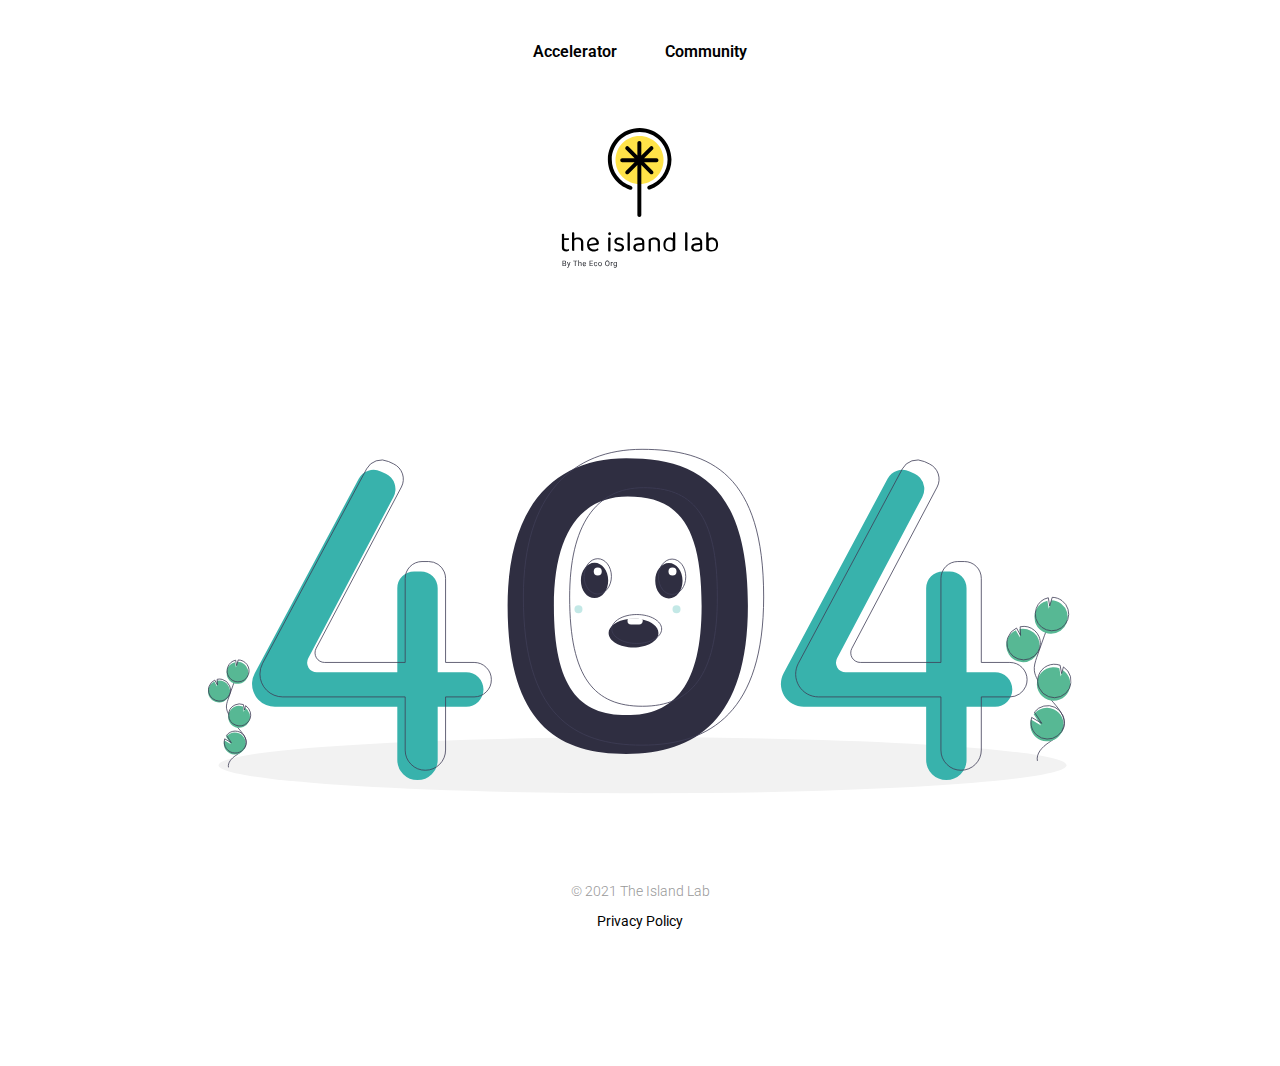
==== commit 2ddda5b0: "updates" ====
--- a/404/index.html
+++ b/404/index.html
@@ -1,2 +1,2 @@
-<!DOCTYPE html><html lang="en"><head><meta charSet="utf-8"/><meta http-equiv="x-ua-compatible" content="ie=edge"/><meta name="viewport" content="width=device-width, initial-scale=1, shrink-to-fit=no"/><style data-href="/styles.7144150ddbad9bae6983.css" id="gatsby-global-css">@import url(https://fonts.googleapis.com/css2?family=Roboto:wght@100;300;400;500;700;900&display=swap);
-/*! normalize.css v8.0.1 | MIT License | github.com/necolas/normalize.css */html{line-height:1.15;-webkit-text-size-adjust:100%}body{margin:0}main{display:block}h1{font-size:2em;margin:.67em 0}hr{box-sizing:content-box;height:0;overflow:visible}pre{font-family:monospace,monospace;font-size:1em}a{background-color:transparent}abbr[title]{border-bottom:none;text-decoration:underline;-webkit-text-decoration:underline dotted;text-decoration:underline dotted}b,strong{font-weight:bolder}code,kbd,samp{font-family:monospace,monospace;font-size:1em}small{font-size:80%}sub,sup{font-size:75%;line-height:0;position:relative;vertical-align:baseline}sub{bottom:-.25em}sup{top:-.5em}img{border-style:none}button,input,optgroup,select,textarea{font-family:inherit;font-size:100%;line-height:1.15;margin:0}button,input{overflow:visible}button,select{text-transform:none}[type=button],[type=reset],[type=submit],button{-webkit-appearance:button}[type=button]::-moz-focus-inner,[type=reset]::-moz-focus-inner,[type=submit]::-moz-focus-inner,button::-moz-focus-inner{border-style:none;padding:0}[type=button]:-moz-focusring,[type=reset]:-moz-focusring,[type=submit]:-moz-focusring,button:-moz-focusring{outline:1px dotted ButtonText}fieldset{padding:.35em .75em .625em}legend{box-sizing:border-box;color:inherit;display:table;max-width:100%;padding:0;white-space:normal}progress{vertical-align:baseline}textarea{overflow:auto}[type=checkbox],[type=radio]{box-sizing:border-box;padding:0}[type=number]::-webkit-inner-spin-button,[type=number]::-webkit-outer-spin-button{height:auto}[type=search]{-webkit-appearance:textfield;outline-offset:-2px}[type=search]::-webkit-search-decoration{-webkit-appearance:none}::-webkit-file-upload-button{-webkit-appearance:button;font:inherit}details{display:block}summary{display:list-item}[hidden],template{display:none}blockquote,dd,dl,figure,h1,h2,h3,h4,h5,h6,hr,p,pre{margin:0}button{background-color:transparent;background-image:none}button:focus{outline:1px dotted;outline:5px auto -webkit-focus-ring-color}fieldset,ol,ul{margin:0;padding:0}ol,ul{list-style:none}html{font-family:system-ui,-apple-system,BlinkMacSystemFont,Segoe UI,Roboto,Helvetica Neue,Arial,Noto Sans,sans-serif,Apple Color Emoji,Segoe UI Emoji,Segoe UI Symbol,Noto Color Emoji;line-height:1.5}*,:after,:before{box-sizing:border-box;border:0 solid #e2e8f0}hr{border-top-width:1px}img{border-style:solid}textarea{resize:vertical}input::-moz-placeholder,textarea::-moz-placeholder{color:#a0aec0}input:-ms-input-placeholder,textarea:-ms-input-placeholder{color:#a0aec0}input::placeholder,textarea::placeholder{color:#a0aec0}[role=button],button{cursor:pointer}table{border-collapse:collapse}h1,h2,h3,h4,h5,h6{font-size:inherit;font-weight:inherit}a{color:inherit;text-decoration:inherit}button,input,optgroup,select,textarea{padding:0;line-height:inherit;color:inherit}code,kbd,pre,samp{font-family:Menlo,Monaco,Consolas,Liberation Mono,Courier New,monospace}audio,canvas,embed,iframe,img,object,svg,video{display:block;vertical-align:middle}img,video{max-width:100%;height:auto}.container{width:100%}@media (min-width:640px){.container{max-width:640px}}@media (min-width:768px){.container{max-width:768px}}@media (min-width:1024px){.container{max-width:1024px}}@media (min-width:1280px){.container{max-width:1280px}}.bg-white{--bg-opacity:1;background-color:#fff;background-color:rgba(255,255,255,var(--bg-opacity))}.inline{display:inline}.flex{display:flex}.table{display:table}.grid{display:grid}.flex-col{flex-direction:column}.justify-around{justify-content:space-around}.flex-grow{flex-grow:1}.font-semibold{font-weight:600}.mx-auto{margin-left:auto;margin-right:auto}.mt-16{margin-top:4rem}.max-w-lg{max-width:32rem}.max-w-4xl{max-width:56rem}.min-h-screen{min-height:100vh}.p-4{padding:1rem}.absolute{position:absolute}.text-white{--text-opacity:1;color:#fff;color:rgba(255,255,255,var(--text-opacity))}.w-full{width:100%}.gap-10{grid-gap:2.5rem;gap:2.5rem}.grid-cols-1{grid-template-columns:repeat(1,minmax(0,1fr))}@-webkit-keyframes spin{to{transform:rotate(1turn)}}@keyframes spin{to{transform:rotate(1turn)}}@-webkit-keyframes ping{75%,to{transform:scale(2);opacity:0}}@keyframes ping{75%,to{transform:scale(2);opacity:0}}@-webkit-keyframes pulse{50%{opacity:.5}}@keyframes pulse{50%{opacity:.5}}@-webkit-keyframes bounce{0%,to{transform:translateY(-25%);-webkit-animation-timing-function:cubic-bezier(.8,0,1,1);animation-timing-function:cubic-bezier(.8,0,1,1)}50%{transform:none;-webkit-animation-timing-function:cubic-bezier(0,0,.2,1);animation-timing-function:cubic-bezier(0,0,.2,1)}}@keyframes bounce{0%,to{transform:translateY(-25%);-webkit-animation-timing-function:cubic-bezier(.8,0,1,1);animation-timing-function:cubic-bezier(.8,0,1,1)}50%{transform:none;-webkit-animation-timing-function:cubic-bezier(0,0,.2,1);animation-timing-function:cubic-bezier(0,0,.2,1)}}body{font-family:Roboto,sans-serif;background:#fff;padding:24px}h3{font-size:20px;font-weight:500}p{font-weight:300}.islandlab-logo{height:140px}.islandlab-intro{font-size:20px;margin-bottom:62px;text-align:center}.main-body{margin-top:52px}.desc,.para{line-height:30px;margin-top:24px}.desc{margin-bottom:12px}.top-nav{color:#000}.inline{display:inline-block;width:100%;text-align:center}.top-nav a{padding:24px}.list{font-weight:300;line-height:30px;margin-top:24px}.more-button{padding-top:24px}.copy{color:#999}.copyright{text-align:center;font-size:14px;line-height:30px;padding:24px;margin-top:42px;margin-bottom:62px}@media (min-width:640px){.sm\:container{width:100%;max-width:640px}@media (min-width:768px){.sm\:container{max-width:768px}}@media (min-width:1024px){.sm\:container{max-width:1024px}}@media (min-width:1280px){.sm\:container{max-width:1280px}}.sm\:w-1\/2{width:50%}.sm\:grid-cols-1{grid-template-columns:repeat(1,minmax(0,1fr))}}@media (min-width:768px){.md\:container{width:100%}@media (min-width:640px){.md\:container{max-width:640px}}@media (min-width:768px){.md\:container{max-width:768px}}@media (min-width:1024px){.md\:container{max-width:1024px}}@media (min-width:1280px){.md\:container{max-width:1280px}}.md\:grid-cols-2{grid-template-columns:repeat(2,minmax(0,1fr))}}@media (min-width:1024px){.lg\:container{width:100%}@media (min-width:640px){.lg\:container{max-width:640px}}@media (min-width:768px){.lg\:container{max-width:768px}}@media (min-width:1024px){.lg\:container{max-width:1024px}}@media (min-width:1280px){.lg\:container{max-width:1280px}}.lg\:grid-cols-2{grid-template-columns:repeat(2,minmax(0,1fr))}}@media (min-width:1280px){.xl\:container{width:100%}@media (min-width:640px){.xl\:container{max-width:640px}}@media (min-width:768px){.xl\:container{max-width:768px}}@media (min-width:1024px){.xl\:container{max-width:1024px}}@media (min-width:1280px){.xl\:container{max-width:1280px}}}</style><meta name="generator" content="Gatsby 2.32.11"/><title data-react-helmet="true">The Island Lab</title><meta data-react-helmet="true" charSet="utf-8"/><meta data-react-helmet="true" name="description" content="An ecosystem for innovators and creatives who are finding solutions for the global challenges"/><meta data-react-helmet="true" property="og:title" content="The Island Lab"/><meta data-react-helmet="true" property="og:description" content="An ecosystem for innovators and creatives who are finding solutions for the global challenges"/><meta data-react-helmet="true" property="og:type" content="website"/><link rel="icon" href="/favicon-32x32.png?v=ff505534ecc880a006a1c45245d1f555" type="image/png"/><link rel="icon" href="/favicon.svg?v=ff505534ecc880a006a1c45245d1f555" type="image/svg+xml"/><link rel="manifest" href="/manifest.webmanifest" crossorigin="anonymous"/><meta name="theme-color" content="#38b2ac"/><link rel="apple-touch-icon" sizes="48x48" href="/icons/icon-48x48.png?v=ff505534ecc880a006a1c45245d1f555"/><link rel="apple-touch-icon" sizes="72x72" href="/icons/icon-72x72.png?v=ff505534ecc880a006a1c45245d1f555"/><link rel="apple-touch-icon" sizes="96x96" href="/icons/icon-96x96.png?v=ff505534ecc880a006a1c45245d1f555"/><link rel="apple-touch-icon" sizes="144x144" href="/icons/icon-144x144.png?v=ff505534ecc880a006a1c45245d1f555"/><link rel="apple-touch-icon" sizes="192x192" href="/icons/icon-192x192.png?v=ff505534ecc880a006a1c45245d1f555"/><link rel="apple-touch-icon" sizes="256x256" href="/icons/icon-256x256.png?v=ff505534ecc880a006a1c45245d1f555"/><link rel="apple-touch-icon" sizes="384x384" href="/icons/icon-384x384.png?v=ff505534ecc880a006a1c45245d1f555"/><link rel="apple-touch-icon" sizes="512x512" href="/icons/icon-512x512.png?v=ff505534ecc880a006a1c45245d1f555"/><link rel="preconnect dns-prefetch" href="https://www.google-analytics.com"/><script>window['ga-disable-'] = true</script><script async="" src="https://www.googletagmanager.com/gtag/js?id="></script><link as="script" rel="preload" href="/webpack-runtime-c12577ea20ac7f4a1ebc.js"/><link as="script" rel="preload" href="/framework-8e528b732ab2eaadb7b7.js"/><link as="script" rel="preload" href="/styles-755093da0c07f4b49226.js"/><link as="script" rel="preload" href="/app-a4f5ad4a2bf288a7169f.js"/><link as="script" rel="preload" href="/commons-435aeb948d1bf5120aea.js"/><link as="script" rel="preload" href="/component---src-pages-404-js-d30f7ea8873a3b089897.js"/><link as="fetch" rel="preload" href="/page-data/404/page-data.json" crossorigin="anonymous"/><link as="fetch" rel="preload" href="/page-data/sq/d/2468095761.json" crossorigin="anonymous"/><link as="fetch" rel="preload" href="/page-data/app-data.json" crossorigin="anonymous"/></head><body><div id="___gatsby"><div style="outline:none" tabindex="-1" id="gatsby-focus-wrapper"><div class="flex flex-col min-h-screen bg-white"><header class="p-4 bg-white-500 text-white font-semibold"><div class="inline top-nav grid grid-cols-1"><a href="/accelerator">Accelerator</a><a href="/community">Community</a></div><a href="/"><img class="islandlab-logo w-full max-w-lg mt-16 mx-auto sm:w-1/2" src="/static/logo-image-594e73d9757370606fb35262e26e32b2.svg" alt="Gatsby and Tailwind CSS together"/></a></header><div class="main-body"><main class="max-w-4xl flex-grow mx-auto flex flex-col justify-around"><img class="p-4" src="[data-uri]" alt="Page not found"/></main></div><footer class="copyright"><p class="grid grid-cols-1 copy">© 2021 The Eco Organization</p><a href="/privacy-policy">Privacy Policy</a></footer></div></div><div id="gatsby-announcer" style="position:absolute;top:0;width:1px;height:1px;padding:0;overflow:hidden;clip:rect(0, 0, 0, 0);white-space:nowrap;border:0" aria-live="assertive" aria-atomic="true"></div></div><script id="gatsby-script-loader">/*<![CDATA[*/window.pagePath="/404/";/*]]>*/</script><script id="gatsby-chunk-mapping">/*<![CDATA[*/window.___chunkMapping={"polyfill":["/polyfill-89ac77d4b615b132cbdb.js"],"app":["/app-a4f5ad4a2bf288a7169f.js"],"component---src-pages-404-js":["/component---src-pages-404-js-d30f7ea8873a3b089897.js"],"component---src-pages-accelerator-js":["/component---src-pages-accelerator-js-613edaaf1aa1267f8cc8.js"],"component---src-pages-community-js":["/component---src-pages-community-js-8b202745308209707fd2.js"],"component---src-pages-index-js":["/component---src-pages-index-js-803e4359026ead6c628d.js"],"component---src-pages-privacy-policy-js":["/component---src-pages-privacy-policy-js-5bc272400744c1b90a4a.js"]};/*]]>*/</script><script src="/polyfill-89ac77d4b615b132cbdb.js" nomodule=""></script><script src="/component---src-pages-404-js-d30f7ea8873a3b089897.js" async=""></script><script src="/commons-435aeb948d1bf5120aea.js" async=""></script><script src="/app-a4f5ad4a2bf288a7169f.js" async=""></script><script src="/styles-755093da0c07f4b49226.js" async=""></script><script src="/framework-8e528b732ab2eaadb7b7.js" async=""></script><script src="/webpack-runtime-c12577ea20ac7f4a1ebc.js" async=""></script></body></html>+<!DOCTYPE html><html lang="en"><head><meta charSet="utf-8"/><meta http-equiv="x-ua-compatible" content="ie=edge"/><meta name="viewport" content="width=device-width, initial-scale=1, shrink-to-fit=no"/><style data-href="/styles.a05f0ea515b3bccce8ca.css" id="gatsby-global-css">@import url(https://fonts.googleapis.com/css2?family=Roboto:wght@100;300;400;500;700;900&display=swap);
+/*! normalize.css v8.0.1 | MIT License | github.com/necolas/normalize.css */html{line-height:1.15;-webkit-text-size-adjust:100%}body{margin:0}main{display:block}h1{font-size:2em;margin:.67em 0}hr{box-sizing:content-box;height:0;overflow:visible}pre{font-family:monospace,monospace;font-size:1em}a{background-color:transparent}abbr[title]{border-bottom:none;text-decoration:underline;-webkit-text-decoration:underline dotted;text-decoration:underline dotted}b,strong{font-weight:bolder}code,kbd,samp{font-family:monospace,monospace;font-size:1em}small{font-size:80%}sub,sup{font-size:75%;line-height:0;position:relative;vertical-align:baseline}sub{bottom:-.25em}sup{top:-.5em}img{border-style:none}button,input,optgroup,select,textarea{font-family:inherit;font-size:100%;line-height:1.15;margin:0}button,input{overflow:visible}button,select{text-transform:none}[type=button],[type=reset],[type=submit],button{-webkit-appearance:button}[type=button]::-moz-focus-inner,[type=reset]::-moz-focus-inner,[type=submit]::-moz-focus-inner,button::-moz-focus-inner{border-style:none;padding:0}[type=button]:-moz-focusring,[type=reset]:-moz-focusring,[type=submit]:-moz-focusring,button:-moz-focusring{outline:1px dotted ButtonText}fieldset{padding:.35em .75em .625em}legend{box-sizing:border-box;color:inherit;display:table;max-width:100%;padding:0;white-space:normal}progress{vertical-align:baseline}textarea{overflow:auto}[type=checkbox],[type=radio]{box-sizing:border-box;padding:0}[type=number]::-webkit-inner-spin-button,[type=number]::-webkit-outer-spin-button{height:auto}[type=search]{-webkit-appearance:textfield;outline-offset:-2px}[type=search]::-webkit-search-decoration{-webkit-appearance:none}::-webkit-file-upload-button{-webkit-appearance:button;font:inherit}details{display:block}summary{display:list-item}[hidden],template{display:none}blockquote,dd,dl,figure,h1,h2,h3,h4,h5,h6,hr,p,pre{margin:0}button{background-color:transparent;background-image:none}button:focus{outline:1px dotted;outline:5px auto -webkit-focus-ring-color}fieldset,ol,ul{margin:0;padding:0}ol,ul{list-style:none}html{font-family:system-ui,-apple-system,BlinkMacSystemFont,Segoe UI,Roboto,Helvetica Neue,Arial,Noto Sans,sans-serif,Apple Color Emoji,Segoe UI Emoji,Segoe UI Symbol,Noto Color Emoji;line-height:1.5}*,:after,:before{box-sizing:border-box;border:0 solid #e2e8f0}hr{border-top-width:1px}img{border-style:solid}textarea{resize:vertical}input::-moz-placeholder,textarea::-moz-placeholder{color:#a0aec0}input:-ms-input-placeholder,textarea:-ms-input-placeholder{color:#a0aec0}input::placeholder,textarea::placeholder{color:#a0aec0}[role=button],button{cursor:pointer}table{border-collapse:collapse}h1,h2,h3,h4,h5,h6{font-size:inherit;font-weight:inherit}a{color:inherit;text-decoration:inherit}button,input,optgroup,select,textarea{padding:0;line-height:inherit;color:inherit}code,kbd,pre,samp{font-family:Menlo,Monaco,Consolas,Liberation Mono,Courier New,monospace}audio,canvas,embed,iframe,img,object,svg,video{display:block;vertical-align:middle}img,video{max-width:100%;height:auto}.container{width:100%}@media (min-width:640px){.container{max-width:640px}}@media (min-width:768px){.container{max-width:768px}}@media (min-width:1024px){.container{max-width:1024px}}@media (min-width:1280px){.container{max-width:1280px}}.bg-white{--bg-opacity:1;background-color:#fff;background-color:rgba(255,255,255,var(--bg-opacity))}.inline{display:inline}.flex{display:flex}.table{display:table}.grid{display:grid}.flex-col{flex-direction:column}.justify-around{justify-content:space-around}.flex-grow{flex-grow:1}.font-semibold{font-weight:600}.mx-auto{margin-left:auto;margin-right:auto}.mt-16{margin-top:4rem}.max-w-lg{max-width:32rem}.max-w-4xl{max-width:56rem}.min-h-screen{min-height:100vh}.p-4{padding:1rem}.absolute{position:absolute}.text-white{--text-opacity:1;color:#fff;color:rgba(255,255,255,var(--text-opacity))}.w-full{width:100%}.gap-10{grid-gap:2.5rem;gap:2.5rem}.grid-cols-1{grid-template-columns:repeat(1,minmax(0,1fr))}@-webkit-keyframes spin{to{transform:rotate(1turn)}}@keyframes spin{to{transform:rotate(1turn)}}@-webkit-keyframes ping{75%,to{transform:scale(2);opacity:0}}@keyframes ping{75%,to{transform:scale(2);opacity:0}}@-webkit-keyframes pulse{50%{opacity:.5}}@keyframes pulse{50%{opacity:.5}}@-webkit-keyframes bounce{0%,to{transform:translateY(-25%);-webkit-animation-timing-function:cubic-bezier(.8,0,1,1);animation-timing-function:cubic-bezier(.8,0,1,1)}50%{transform:none;-webkit-animation-timing-function:cubic-bezier(0,0,.2,1);animation-timing-function:cubic-bezier(0,0,.2,1)}}@keyframes bounce{0%,to{transform:translateY(-25%);-webkit-animation-timing-function:cubic-bezier(.8,0,1,1);animation-timing-function:cubic-bezier(.8,0,1,1)}50%{transform:none;-webkit-animation-timing-function:cubic-bezier(0,0,.2,1);animation-timing-function:cubic-bezier(0,0,.2,1)}}body{font-family:Roboto,sans-serif;background:#fff;padding:24px}h3{font-size:20px;font-weight:500}p{font-weight:300}.islandlab-logo{height:140px}.islandlab-intro{font-size:20px;margin-bottom:62px;text-align:center}.main-body{margin-top:24px}.desc,.para{line-height:30px;margin-top:24px}.desc{margin-bottom:12px}.top-nav{color:#000}.inline{display:inline-block;width:100%;text-align:center}.top-nav a{padding:24px}.list{font-weight:300;line-height:30px;margin-top:24px}.more-button{padding-top:24px}.copy{color:#999}.copyright{text-align:center;font-size:14px;line-height:30px;padding:24px;margin-top:42px;margin-bottom:82px}@media (min-width:640px){.sm\:container{width:100%;max-width:640px}@media (min-width:768px){.sm\:container{max-width:768px}}@media (min-width:1024px){.sm\:container{max-width:1024px}}@media (min-width:1280px){.sm\:container{max-width:1280px}}.sm\:w-1\/2{width:50%}.sm\:grid-cols-1{grid-template-columns:repeat(1,minmax(0,1fr))}}@media (min-width:768px){.md\:container{width:100%}@media (min-width:640px){.md\:container{max-width:640px}}@media (min-width:768px){.md\:container{max-width:768px}}@media (min-width:1024px){.md\:container{max-width:1024px}}@media (min-width:1280px){.md\:container{max-width:1280px}}.md\:grid-cols-2{grid-template-columns:repeat(2,minmax(0,1fr))}}@media (min-width:1024px){.lg\:container{width:100%}@media (min-width:640px){.lg\:container{max-width:640px}}@media (min-width:768px){.lg\:container{max-width:768px}}@media (min-width:1024px){.lg\:container{max-width:1024px}}@media (min-width:1280px){.lg\:container{max-width:1280px}}.lg\:grid-cols-2{grid-template-columns:repeat(2,minmax(0,1fr))}}@media (min-width:1280px){.xl\:container{width:100%}@media (min-width:640px){.xl\:container{max-width:640px}}@media (min-width:768px){.xl\:container{max-width:768px}}@media (min-width:1024px){.xl\:container{max-width:1024px}}@media (min-width:1280px){.xl\:container{max-width:1280px}}}</style><meta name="generator" content="Gatsby 2.32.11"/><title data-react-helmet="true">The Island Lab</title><meta data-react-helmet="true" charSet="utf-8"/><meta data-react-helmet="true" name="description" content="An ecosystem for innovators and creatives who are finding solutions for the global challenges"/><meta data-react-helmet="true" property="og:title" content="The Island Lab"/><meta data-react-helmet="true" property="og:description" content="An ecosystem for innovators and creatives who are finding solutions for the global challenges"/><meta data-react-helmet="true" property="og:type" content="website"/><link rel="icon" href="/favicon-32x32.png?v=ff505534ecc880a006a1c45245d1f555" type="image/png"/><link rel="icon" href="/favicon.svg?v=ff505534ecc880a006a1c45245d1f555" type="image/svg+xml"/><link rel="manifest" href="/manifest.webmanifest" crossorigin="anonymous"/><meta name="theme-color" content="#38b2ac"/><link rel="apple-touch-icon" sizes="48x48" href="/icons/icon-48x48.png?v=ff505534ecc880a006a1c45245d1f555"/><link rel="apple-touch-icon" sizes="72x72" href="/icons/icon-72x72.png?v=ff505534ecc880a006a1c45245d1f555"/><link rel="apple-touch-icon" sizes="96x96" href="/icons/icon-96x96.png?v=ff505534ecc880a006a1c45245d1f555"/><link rel="apple-touch-icon" sizes="144x144" href="/icons/icon-144x144.png?v=ff505534ecc880a006a1c45245d1f555"/><link rel="apple-touch-icon" sizes="192x192" href="/icons/icon-192x192.png?v=ff505534ecc880a006a1c45245d1f555"/><link rel="apple-touch-icon" sizes="256x256" href="/icons/icon-256x256.png?v=ff505534ecc880a006a1c45245d1f555"/><link rel="apple-touch-icon" sizes="384x384" href="/icons/icon-384x384.png?v=ff505534ecc880a006a1c45245d1f555"/><link rel="apple-touch-icon" sizes="512x512" href="/icons/icon-512x512.png?v=ff505534ecc880a006a1c45245d1f555"/><link rel="preconnect dns-prefetch" href="https://www.google-analytics.com"/><script>window['ga-disable-'] = true</script><script async="" src="https://www.googletagmanager.com/gtag/js?id="></script><link as="script" rel="preload" href="/webpack-runtime-40f7be69356ab2ad1c75.js"/><link as="script" rel="preload" href="/framework-8e528b732ab2eaadb7b7.js"/><link as="script" rel="preload" href="/styles-755093da0c07f4b49226.js"/><link as="script" rel="preload" href="/app-a4f5ad4a2bf288a7169f.js"/><link as="script" rel="preload" href="/commons-c7b220ad147fa6e4606f.js"/><link as="script" rel="preload" href="/component---src-pages-404-js-d30f7ea8873a3b089897.js"/><link as="fetch" rel="preload" href="/page-data/404/page-data.json" crossorigin="anonymous"/><link as="fetch" rel="preload" href="/page-data/sq/d/2468095761.json" crossorigin="anonymous"/><link as="fetch" rel="preload" href="/page-data/app-data.json" crossorigin="anonymous"/></head><body><div id="___gatsby"><div style="outline:none" tabindex="-1" id="gatsby-focus-wrapper"><div class="flex flex-col min-h-screen bg-white"><header class="p-4 bg-white-500 text-white font-semibold"><div class="inline top-nav grid grid-cols-1"><a href="/accelerator">Accelerator</a><a href="/community">Community</a></div><a href="/"><img class="islandlab-logo w-full max-w-lg mt-16 mx-auto sm:w-1/2" src="/static/logo-image-637c909db8a14514e51d29fc81885a70.svg" alt="The Island Lab"/></a></header><div class="main-body"><main class="max-w-4xl flex-grow mx-auto flex flex-col justify-around"><img class="p-4" src="[data-uri]" alt="Page not found"/></main></div><footer class="copyright"><p class="grid grid-cols-1 copy">© 2021 The Island Lab</p><a href="/privacy-policy">Privacy Policy</a></footer></div></div><div id="gatsby-announcer" style="position:absolute;top:0;width:1px;height:1px;padding:0;overflow:hidden;clip:rect(0, 0, 0, 0);white-space:nowrap;border:0" aria-live="assertive" aria-atomic="true"></div></div><script id="gatsby-script-loader">/*<![CDATA[*/window.pagePath="/404/";/*]]>*/</script><script id="gatsby-chunk-mapping">/*<![CDATA[*/window.___chunkMapping={"polyfill":["/polyfill-89ac77d4b615b132cbdb.js"],"app":["/app-a4f5ad4a2bf288a7169f.js"],"component---src-pages-404-js":["/component---src-pages-404-js-d30f7ea8873a3b089897.js"],"component---src-pages-accelerator-js":["/component---src-pages-accelerator-js-613edaaf1aa1267f8cc8.js"],"component---src-pages-community-js":["/component---src-pages-community-js-8b202745308209707fd2.js"],"component---src-pages-index-js":["/component---src-pages-index-js-b873c18ce5907f09742b.js"],"component---src-pages-privacy-policy-js":["/component---src-pages-privacy-policy-js-5bc272400744c1b90a4a.js"]};/*]]>*/</script><script src="/polyfill-89ac77d4b615b132cbdb.js" nomodule=""></script><script src="/component---src-pages-404-js-d30f7ea8873a3b089897.js" async=""></script><script src="/commons-c7b220ad147fa6e4606f.js" async=""></script><script src="/app-a4f5ad4a2bf288a7169f.js" async=""></script><script src="/styles-755093da0c07f4b49226.js" async=""></script><script src="/framework-8e528b732ab2eaadb7b7.js" async=""></script><script src="/webpack-runtime-40f7be69356ab2ad1c75.js" async=""></script></body></html>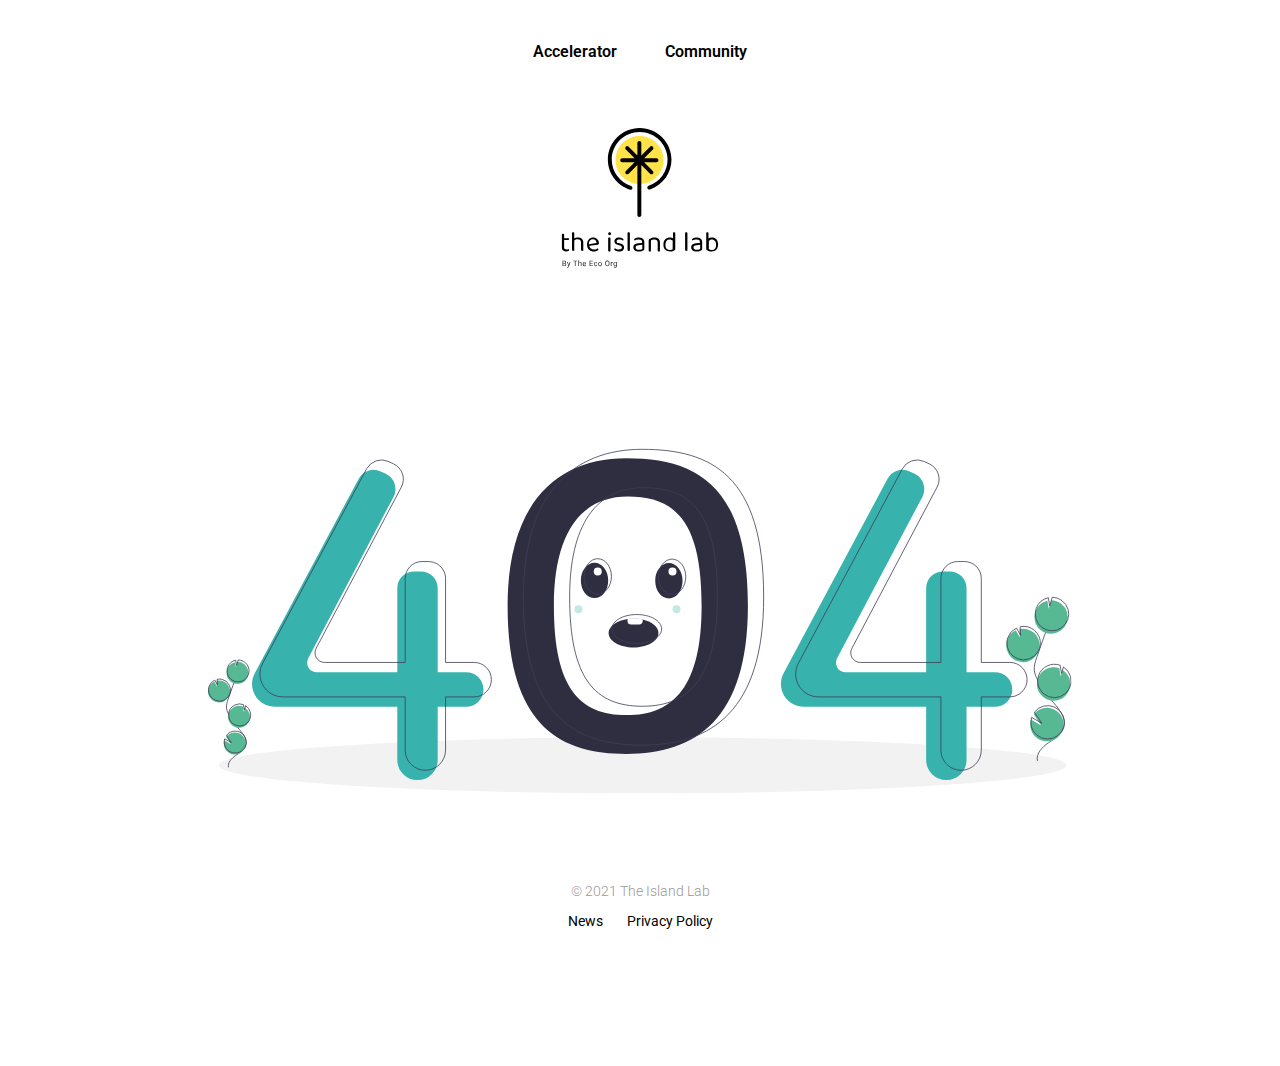
==== commit 488184f4: "added press release" ====
--- a/404/index.html
+++ b/404/index.html
@@ -1,2 +1,2 @@
-<!DOCTYPE html><html lang="en"><head><meta charSet="utf-8"/><meta http-equiv="x-ua-compatible" content="ie=edge"/><meta name="viewport" content="width=device-width, initial-scale=1, shrink-to-fit=no"/><style data-href="/styles.a05f0ea515b3bccce8ca.css" id="gatsby-global-css">@import url(https://fonts.googleapis.com/css2?family=Roboto:wght@100;300;400;500;700;900&display=swap);
-/*! normalize.css v8.0.1 | MIT License | github.com/necolas/normalize.css */html{line-height:1.15;-webkit-text-size-adjust:100%}body{margin:0}main{display:block}h1{font-size:2em;margin:.67em 0}hr{box-sizing:content-box;height:0;overflow:visible}pre{font-family:monospace,monospace;font-size:1em}a{background-color:transparent}abbr[title]{border-bottom:none;text-decoration:underline;-webkit-text-decoration:underline dotted;text-decoration:underline dotted}b,strong{font-weight:bolder}code,kbd,samp{font-family:monospace,monospace;font-size:1em}small{font-size:80%}sub,sup{font-size:75%;line-height:0;position:relative;vertical-align:baseline}sub{bottom:-.25em}sup{top:-.5em}img{border-style:none}button,input,optgroup,select,textarea{font-family:inherit;font-size:100%;line-height:1.15;margin:0}button,input{overflow:visible}button,select{text-transform:none}[type=button],[type=reset],[type=submit],button{-webkit-appearance:button}[type=button]::-moz-focus-inner,[type=reset]::-moz-focus-inner,[type=submit]::-moz-focus-inner,button::-moz-focus-inner{border-style:none;padding:0}[type=button]:-moz-focusring,[type=reset]:-moz-focusring,[type=submit]:-moz-focusring,button:-moz-focusring{outline:1px dotted ButtonText}fieldset{padding:.35em .75em .625em}legend{box-sizing:border-box;color:inherit;display:table;max-width:100%;padding:0;white-space:normal}progress{vertical-align:baseline}textarea{overflow:auto}[type=checkbox],[type=radio]{box-sizing:border-box;padding:0}[type=number]::-webkit-inner-spin-button,[type=number]::-webkit-outer-spin-button{height:auto}[type=search]{-webkit-appearance:textfield;outline-offset:-2px}[type=search]::-webkit-search-decoration{-webkit-appearance:none}::-webkit-file-upload-button{-webkit-appearance:button;font:inherit}details{display:block}summary{display:list-item}[hidden],template{display:none}blockquote,dd,dl,figure,h1,h2,h3,h4,h5,h6,hr,p,pre{margin:0}button{background-color:transparent;background-image:none}button:focus{outline:1px dotted;outline:5px auto -webkit-focus-ring-color}fieldset,ol,ul{margin:0;padding:0}ol,ul{list-style:none}html{font-family:system-ui,-apple-system,BlinkMacSystemFont,Segoe UI,Roboto,Helvetica Neue,Arial,Noto Sans,sans-serif,Apple Color Emoji,Segoe UI Emoji,Segoe UI Symbol,Noto Color Emoji;line-height:1.5}*,:after,:before{box-sizing:border-box;border:0 solid #e2e8f0}hr{border-top-width:1px}img{border-style:solid}textarea{resize:vertical}input::-moz-placeholder,textarea::-moz-placeholder{color:#a0aec0}input:-ms-input-placeholder,textarea:-ms-input-placeholder{color:#a0aec0}input::placeholder,textarea::placeholder{color:#a0aec0}[role=button],button{cursor:pointer}table{border-collapse:collapse}h1,h2,h3,h4,h5,h6{font-size:inherit;font-weight:inherit}a{color:inherit;text-decoration:inherit}button,input,optgroup,select,textarea{padding:0;line-height:inherit;color:inherit}code,kbd,pre,samp{font-family:Menlo,Monaco,Consolas,Liberation Mono,Courier New,monospace}audio,canvas,embed,iframe,img,object,svg,video{display:block;vertical-align:middle}img,video{max-width:100%;height:auto}.container{width:100%}@media (min-width:640px){.container{max-width:640px}}@media (min-width:768px){.container{max-width:768px}}@media (min-width:1024px){.container{max-width:1024px}}@media (min-width:1280px){.container{max-width:1280px}}.bg-white{--bg-opacity:1;background-color:#fff;background-color:rgba(255,255,255,var(--bg-opacity))}.inline{display:inline}.flex{display:flex}.table{display:table}.grid{display:grid}.flex-col{flex-direction:column}.justify-around{justify-content:space-around}.flex-grow{flex-grow:1}.font-semibold{font-weight:600}.mx-auto{margin-left:auto;margin-right:auto}.mt-16{margin-top:4rem}.max-w-lg{max-width:32rem}.max-w-4xl{max-width:56rem}.min-h-screen{min-height:100vh}.p-4{padding:1rem}.absolute{position:absolute}.text-white{--text-opacity:1;color:#fff;color:rgba(255,255,255,var(--text-opacity))}.w-full{width:100%}.gap-10{grid-gap:2.5rem;gap:2.5rem}.grid-cols-1{grid-template-columns:repeat(1,minmax(0,1fr))}@-webkit-keyframes spin{to{transform:rotate(1turn)}}@keyframes spin{to{transform:rotate(1turn)}}@-webkit-keyframes ping{75%,to{transform:scale(2);opacity:0}}@keyframes ping{75%,to{transform:scale(2);opacity:0}}@-webkit-keyframes pulse{50%{opacity:.5}}@keyframes pulse{50%{opacity:.5}}@-webkit-keyframes bounce{0%,to{transform:translateY(-25%);-webkit-animation-timing-function:cubic-bezier(.8,0,1,1);animation-timing-function:cubic-bezier(.8,0,1,1)}50%{transform:none;-webkit-animation-timing-function:cubic-bezier(0,0,.2,1);animation-timing-function:cubic-bezier(0,0,.2,1)}}@keyframes bounce{0%,to{transform:translateY(-25%);-webkit-animation-timing-function:cubic-bezier(.8,0,1,1);animation-timing-function:cubic-bezier(.8,0,1,1)}50%{transform:none;-webkit-animation-timing-function:cubic-bezier(0,0,.2,1);animation-timing-function:cubic-bezier(0,0,.2,1)}}body{font-family:Roboto,sans-serif;background:#fff;padding:24px}h3{font-size:20px;font-weight:500}p{font-weight:300}.islandlab-logo{height:140px}.islandlab-intro{font-size:20px;margin-bottom:62px;text-align:center}.main-body{margin-top:24px}.desc,.para{line-height:30px;margin-top:24px}.desc{margin-bottom:12px}.top-nav{color:#000}.inline{display:inline-block;width:100%;text-align:center}.top-nav a{padding:24px}.list{font-weight:300;line-height:30px;margin-top:24px}.more-button{padding-top:24px}.copy{color:#999}.copyright{text-align:center;font-size:14px;line-height:30px;padding:24px;margin-top:42px;margin-bottom:82px}@media (min-width:640px){.sm\:container{width:100%;max-width:640px}@media (min-width:768px){.sm\:container{max-width:768px}}@media (min-width:1024px){.sm\:container{max-width:1024px}}@media (min-width:1280px){.sm\:container{max-width:1280px}}.sm\:w-1\/2{width:50%}.sm\:grid-cols-1{grid-template-columns:repeat(1,minmax(0,1fr))}}@media (min-width:768px){.md\:container{width:100%}@media (min-width:640px){.md\:container{max-width:640px}}@media (min-width:768px){.md\:container{max-width:768px}}@media (min-width:1024px){.md\:container{max-width:1024px}}@media (min-width:1280px){.md\:container{max-width:1280px}}.md\:grid-cols-2{grid-template-columns:repeat(2,minmax(0,1fr))}}@media (min-width:1024px){.lg\:container{width:100%}@media (min-width:640px){.lg\:container{max-width:640px}}@media (min-width:768px){.lg\:container{max-width:768px}}@media (min-width:1024px){.lg\:container{max-width:1024px}}@media (min-width:1280px){.lg\:container{max-width:1280px}}.lg\:grid-cols-2{grid-template-columns:repeat(2,minmax(0,1fr))}}@media (min-width:1280px){.xl\:container{width:100%}@media (min-width:640px){.xl\:container{max-width:640px}}@media (min-width:768px){.xl\:container{max-width:768px}}@media (min-width:1024px){.xl\:container{max-width:1024px}}@media (min-width:1280px){.xl\:container{max-width:1280px}}}</style><meta name="generator" content="Gatsby 2.32.11"/><title data-react-helmet="true">The Island Lab</title><meta data-react-helmet="true" charSet="utf-8"/><meta data-react-helmet="true" name="description" content="An ecosystem for innovators and creatives who are finding solutions for the global challenges"/><meta data-react-helmet="true" property="og:title" content="The Island Lab"/><meta data-react-helmet="true" property="og:description" content="An ecosystem for innovators and creatives who are finding solutions for the global challenges"/><meta data-react-helmet="true" property="og:type" content="website"/><link rel="icon" href="/favicon-32x32.png?v=ff505534ecc880a006a1c45245d1f555" type="image/png"/><link rel="icon" href="/favicon.svg?v=ff505534ecc880a006a1c45245d1f555" type="image/svg+xml"/><link rel="manifest" href="/manifest.webmanifest" crossorigin="anonymous"/><meta name="theme-color" content="#38b2ac"/><link rel="apple-touch-icon" sizes="48x48" href="/icons/icon-48x48.png?v=ff505534ecc880a006a1c45245d1f555"/><link rel="apple-touch-icon" sizes="72x72" href="/icons/icon-72x72.png?v=ff505534ecc880a006a1c45245d1f555"/><link rel="apple-touch-icon" sizes="96x96" href="/icons/icon-96x96.png?v=ff505534ecc880a006a1c45245d1f555"/><link rel="apple-touch-icon" sizes="144x144" href="/icons/icon-144x144.png?v=ff505534ecc880a006a1c45245d1f555"/><link rel="apple-touch-icon" sizes="192x192" href="/icons/icon-192x192.png?v=ff505534ecc880a006a1c45245d1f555"/><link rel="apple-touch-icon" sizes="256x256" href="/icons/icon-256x256.png?v=ff505534ecc880a006a1c45245d1f555"/><link rel="apple-touch-icon" sizes="384x384" href="/icons/icon-384x384.png?v=ff505534ecc880a006a1c45245d1f555"/><link rel="apple-touch-icon" sizes="512x512" href="/icons/icon-512x512.png?v=ff505534ecc880a006a1c45245d1f555"/><link rel="preconnect dns-prefetch" href="https://www.google-analytics.com"/><script>window['ga-disable-'] = true</script><script async="" src="https://www.googletagmanager.com/gtag/js?id="></script><link as="script" rel="preload" href="/webpack-runtime-40f7be69356ab2ad1c75.js"/><link as="script" rel="preload" href="/framework-8e528b732ab2eaadb7b7.js"/><link as="script" rel="preload" href="/styles-755093da0c07f4b49226.js"/><link as="script" rel="preload" href="/app-a4f5ad4a2bf288a7169f.js"/><link as="script" rel="preload" href="/commons-c7b220ad147fa6e4606f.js"/><link as="script" rel="preload" href="/component---src-pages-404-js-d30f7ea8873a3b089897.js"/><link as="fetch" rel="preload" href="/page-data/404/page-data.json" crossorigin="anonymous"/><link as="fetch" rel="preload" href="/page-data/sq/d/2468095761.json" crossorigin="anonymous"/><link as="fetch" rel="preload" href="/page-data/app-data.json" crossorigin="anonymous"/></head><body><div id="___gatsby"><div style="outline:none" tabindex="-1" id="gatsby-focus-wrapper"><div class="flex flex-col min-h-screen bg-white"><header class="p-4 bg-white-500 text-white font-semibold"><div class="inline top-nav grid grid-cols-1"><a href="/accelerator">Accelerator</a><a href="/community">Community</a></div><a href="/"><img class="islandlab-logo w-full max-w-lg mt-16 mx-auto sm:w-1/2" src="/static/logo-image-637c909db8a14514e51d29fc81885a70.svg" alt="The Island Lab"/></a></header><div class="main-body"><main class="max-w-4xl flex-grow mx-auto flex flex-col justify-around"><img class="p-4" src="[data-uri]" alt="Page not found"/></main></div><footer class="copyright"><p class="grid grid-cols-1 copy">© 2021 The Island Lab</p><a href="/privacy-policy">Privacy Policy</a></footer></div></div><div id="gatsby-announcer" style="position:absolute;top:0;width:1px;height:1px;padding:0;overflow:hidden;clip:rect(0, 0, 0, 0);white-space:nowrap;border:0" aria-live="assertive" aria-atomic="true"></div></div><script id="gatsby-script-loader">/*<![CDATA[*/window.pagePath="/404/";/*]]>*/</script><script id="gatsby-chunk-mapping">/*<![CDATA[*/window.___chunkMapping={"polyfill":["/polyfill-89ac77d4b615b132cbdb.js"],"app":["/app-a4f5ad4a2bf288a7169f.js"],"component---src-pages-404-js":["/component---src-pages-404-js-d30f7ea8873a3b089897.js"],"component---src-pages-accelerator-js":["/component---src-pages-accelerator-js-613edaaf1aa1267f8cc8.js"],"component---src-pages-community-js":["/component---src-pages-community-js-8b202745308209707fd2.js"],"component---src-pages-index-js":["/component---src-pages-index-js-b873c18ce5907f09742b.js"],"component---src-pages-privacy-policy-js":["/component---src-pages-privacy-policy-js-5bc272400744c1b90a4a.js"]};/*]]>*/</script><script src="/polyfill-89ac77d4b615b132cbdb.js" nomodule=""></script><script src="/component---src-pages-404-js-d30f7ea8873a3b089897.js" async=""></script><script src="/commons-c7b220ad147fa6e4606f.js" async=""></script><script src="/app-a4f5ad4a2bf288a7169f.js" async=""></script><script src="/styles-755093da0c07f4b49226.js" async=""></script><script src="/framework-8e528b732ab2eaadb7b7.js" async=""></script><script src="/webpack-runtime-40f7be69356ab2ad1c75.js" async=""></script></body></html>+<!DOCTYPE html><html lang="en"><head><meta charSet="utf-8"/><meta http-equiv="x-ua-compatible" content="ie=edge"/><meta name="viewport" content="width=device-width, initial-scale=1, shrink-to-fit=no"/><style data-href="/styles.45f2aaed7f6cfdb675f3.css" id="gatsby-global-css">@import url(https://fonts.googleapis.com/css2?family=Roboto:wght@100;300;400;500;700;900&display=swap);
+/*! normalize.css v8.0.1 | MIT License | github.com/necolas/normalize.css */html{line-height:1.15;-webkit-text-size-adjust:100%}body{margin:0}main{display:block}h1{font-size:2em;margin:.67em 0}hr{box-sizing:content-box;height:0;overflow:visible}pre{font-family:monospace,monospace;font-size:1em}a{background-color:transparent}abbr[title]{border-bottom:none;text-decoration:underline;-webkit-text-decoration:underline dotted;text-decoration:underline dotted}b,strong{font-weight:bolder}code,kbd,samp{font-family:monospace,monospace;font-size:1em}small{font-size:80%}sub,sup{font-size:75%;line-height:0;position:relative;vertical-align:baseline}sub{bottom:-.25em}sup{top:-.5em}img{border-style:none}button,input,optgroup,select,textarea{font-family:inherit;font-size:100%;line-height:1.15;margin:0}button,input{overflow:visible}button,select{text-transform:none}[type=button],[type=reset],[type=submit],button{-webkit-appearance:button}[type=button]::-moz-focus-inner,[type=reset]::-moz-focus-inner,[type=submit]::-moz-focus-inner,button::-moz-focus-inner{border-style:none;padding:0}[type=button]:-moz-focusring,[type=reset]:-moz-focusring,[type=submit]:-moz-focusring,button:-moz-focusring{outline:1px dotted ButtonText}fieldset{padding:.35em .75em .625em}legend{box-sizing:border-box;color:inherit;display:table;max-width:100%;padding:0;white-space:normal}progress{vertical-align:baseline}textarea{overflow:auto}[type=checkbox],[type=radio]{box-sizing:border-box;padding:0}[type=number]::-webkit-inner-spin-button,[type=number]::-webkit-outer-spin-button{height:auto}[type=search]{-webkit-appearance:textfield;outline-offset:-2px}[type=search]::-webkit-search-decoration{-webkit-appearance:none}::-webkit-file-upload-button{-webkit-appearance:button;font:inherit}details{display:block}summary{display:list-item}[hidden],template{display:none}blockquote,dd,dl,figure,h1,h2,h3,h4,h5,h6,hr,p,pre{margin:0}button{background-color:transparent;background-image:none}button:focus{outline:1px dotted;outline:5px auto -webkit-focus-ring-color}fieldset,ol,ul{margin:0;padding:0}ol,ul{list-style:none}html{font-family:system-ui,-apple-system,BlinkMacSystemFont,Segoe UI,Roboto,Helvetica Neue,Arial,Noto Sans,sans-serif,Apple Color Emoji,Segoe UI Emoji,Segoe UI Symbol,Noto Color Emoji;line-height:1.5}*,:after,:before{box-sizing:border-box;border:0 solid #e2e8f0}hr{border-top-width:1px}img{border-style:solid}textarea{resize:vertical}input::-moz-placeholder,textarea::-moz-placeholder{color:#a0aec0}input:-ms-input-placeholder,textarea:-ms-input-placeholder{color:#a0aec0}input::placeholder,textarea::placeholder{color:#a0aec0}[role=button],button{cursor:pointer}table{border-collapse:collapse}h1,h2,h3,h4,h5,h6{font-size:inherit;font-weight:inherit}a{color:inherit;text-decoration:inherit}button,input,optgroup,select,textarea{padding:0;line-height:inherit;color:inherit}code,kbd,pre,samp{font-family:Menlo,Monaco,Consolas,Liberation Mono,Courier New,monospace}audio,canvas,embed,iframe,img,object,svg,video{display:block;vertical-align:middle}img,video{max-width:100%;height:auto}.container{width:100%}@media (min-width:640px){.container{max-width:640px}}@media (min-width:768px){.container{max-width:768px}}@media (min-width:1024px){.container{max-width:1024px}}@media (min-width:1280px){.container{max-width:1280px}}.bg-white{--bg-opacity:1;background-color:#fff;background-color:rgba(255,255,255,var(--bg-opacity))}.inline{display:inline}.flex{display:flex}.table{display:table}.grid{display:grid}.flex-col{flex-direction:column}.justify-around{justify-content:space-around}.flex-grow{flex-grow:1}.font-semibold{font-weight:600}.mx-auto{margin-left:auto;margin-right:auto}.mt-16{margin-top:4rem}.max-w-lg{max-width:32rem}.max-w-4xl{max-width:56rem}.min-h-screen{min-height:100vh}.p-4{padding:1rem}.absolute{position:absolute}.text-white{--text-opacity:1;color:#fff;color:rgba(255,255,255,var(--text-opacity))}.w-full{width:100%}.gap-10{grid-gap:2.5rem;gap:2.5rem}.grid-cols-1{grid-template-columns:repeat(1,minmax(0,1fr))}@-webkit-keyframes spin{to{transform:rotate(1turn)}}@keyframes spin{to{transform:rotate(1turn)}}@-webkit-keyframes ping{75%,to{transform:scale(2);opacity:0}}@keyframes ping{75%,to{transform:scale(2);opacity:0}}@-webkit-keyframes pulse{50%{opacity:.5}}@keyframes pulse{50%{opacity:.5}}@-webkit-keyframes bounce{0%,to{transform:translateY(-25%);-webkit-animation-timing-function:cubic-bezier(.8,0,1,1);animation-timing-function:cubic-bezier(.8,0,1,1)}50%{transform:none;-webkit-animation-timing-function:cubic-bezier(0,0,.2,1);animation-timing-function:cubic-bezier(0,0,.2,1)}}@keyframes bounce{0%,to{transform:translateY(-25%);-webkit-animation-timing-function:cubic-bezier(.8,0,1,1);animation-timing-function:cubic-bezier(.8,0,1,1)}50%{transform:none;-webkit-animation-timing-function:cubic-bezier(0,0,.2,1);animation-timing-function:cubic-bezier(0,0,.2,1)}}body{font-family:Roboto,sans-serif;background:#fff;padding:24px}h3{font-size:20px;font-weight:500}p{font-weight:300}.islandlab-logo{height:140px}.islandlab-intro{font-size:20px;margin-bottom:62px;text-align:center}.main-body{margin-top:24px}.desc,.para{line-height:30px;margin-top:24px}.desc{margin-bottom:12px}.top-nav{color:#000}.inline{display:inline-block;width:100%;text-align:center}.top-nav a{padding:24px}.list{font-weight:300;line-height:30px;margin-top:24px}.more-button{padding-top:24px}.copy{color:#999}.footerLinks{margin:0 12px}.copyright{text-align:center;font-size:14px;line-height:30px;padding:24px;margin-top:42px;margin-bottom:82px}@media (min-width:640px){.sm\:container{width:100%;max-width:640px}@media (min-width:768px){.sm\:container{max-width:768px}}@media (min-width:1024px){.sm\:container{max-width:1024px}}@media (min-width:1280px){.sm\:container{max-width:1280px}}.sm\:w-1\/2{width:50%}.sm\:grid-cols-1{grid-template-columns:repeat(1,minmax(0,1fr))}}@media (min-width:768px){.md\:container{width:100%}@media (min-width:640px){.md\:container{max-width:640px}}@media (min-width:768px){.md\:container{max-width:768px}}@media (min-width:1024px){.md\:container{max-width:1024px}}@media (min-width:1280px){.md\:container{max-width:1280px}}.md\:grid-cols-1{grid-template-columns:repeat(1,minmax(0,1fr))}.md\:grid-cols-2{grid-template-columns:repeat(2,minmax(0,1fr))}}@media (min-width:1024px){.lg\:container{width:100%}@media (min-width:640px){.lg\:container{max-width:640px}}@media (min-width:768px){.lg\:container{max-width:768px}}@media (min-width:1024px){.lg\:container{max-width:1024px}}@media (min-width:1280px){.lg\:container{max-width:1280px}}.lg\:grid-cols-1{grid-template-columns:repeat(1,minmax(0,1fr))}.lg\:grid-cols-2{grid-template-columns:repeat(2,minmax(0,1fr))}}@media (min-width:1280px){.xl\:container{width:100%}@media (min-width:640px){.xl\:container{max-width:640px}}@media (min-width:768px){.xl\:container{max-width:768px}}@media (min-width:1024px){.xl\:container{max-width:1024px}}@media (min-width:1280px){.xl\:container{max-width:1280px}}}</style><meta name="generator" content="Gatsby 2.32.11"/><title data-react-helmet="true">The Island Lab</title><meta data-react-helmet="true" charSet="utf-8"/><meta data-react-helmet="true" name="description" content="An ecosystem for innovators and creatives who are finding solutions for the global challenges"/><meta data-react-helmet="true" property="og:title" content="The Island Lab"/><meta data-react-helmet="true" property="og:description" content="An ecosystem for innovators and creatives who are finding solutions for the global challenges"/><meta data-react-helmet="true" property="og:type" content="website"/><link rel="icon" href="/favicon-32x32.png?v=ff505534ecc880a006a1c45245d1f555" type="image/png"/><link rel="icon" href="/favicon.svg?v=ff505534ecc880a006a1c45245d1f555" type="image/svg+xml"/><link rel="manifest" href="/manifest.webmanifest" crossorigin="anonymous"/><meta name="theme-color" content="#38b2ac"/><link rel="apple-touch-icon" sizes="48x48" href="/icons/icon-48x48.png?v=ff505534ecc880a006a1c45245d1f555"/><link rel="apple-touch-icon" sizes="72x72" href="/icons/icon-72x72.png?v=ff505534ecc880a006a1c45245d1f555"/><link rel="apple-touch-icon" sizes="96x96" href="/icons/icon-96x96.png?v=ff505534ecc880a006a1c45245d1f555"/><link rel="apple-touch-icon" sizes="144x144" href="/icons/icon-144x144.png?v=ff505534ecc880a006a1c45245d1f555"/><link rel="apple-touch-icon" sizes="192x192" href="/icons/icon-192x192.png?v=ff505534ecc880a006a1c45245d1f555"/><link rel="apple-touch-icon" sizes="256x256" href="/icons/icon-256x256.png?v=ff505534ecc880a006a1c45245d1f555"/><link rel="apple-touch-icon" sizes="384x384" href="/icons/icon-384x384.png?v=ff505534ecc880a006a1c45245d1f555"/><link rel="apple-touch-icon" sizes="512x512" href="/icons/icon-512x512.png?v=ff505534ecc880a006a1c45245d1f555"/><link rel="preconnect dns-prefetch" href="https://www.google-analytics.com"/><script>window['ga-disable-G-ZM8BQ4ZH19'] = true</script><script async="" src="https://www.googletagmanager.com/gtag/js?id=G-ZM8BQ4ZH19"></script><link as="script" rel="preload" href="/webpack-runtime-e53b864eb98212bf117d.js"/><link as="script" rel="preload" href="/framework-6c3ead24af170cdcb87c.js"/><link as="script" rel="preload" href="/styles-31f023f48facb69035d3.js"/><link as="script" rel="preload" href="/app-ecaaf467ef5286f204df.js"/><link as="script" rel="preload" href="/commons-ec0c502a24547205913b.js"/><link as="script" rel="preload" href="/component---src-pages-404-js-d30f7ea8873a3b089897.js"/><link as="fetch" rel="preload" href="/page-data/404/page-data.json" crossorigin="anonymous"/><link as="fetch" rel="preload" href="/page-data/sq/d/2468095761.json" crossorigin="anonymous"/><link as="fetch" rel="preload" href="/page-data/app-data.json" crossorigin="anonymous"/></head><body><div id="___gatsby"><div style="outline:none" tabindex="-1" id="gatsby-focus-wrapper"><div class="flex flex-col min-h-screen bg-white"><header class="p-4 bg-white-500 text-white font-semibold"><div class="inline top-nav grid grid-cols-1"><a href="/accelerator">Accelerator</a><a href="/community">Community</a></div><a href="/"><img class="islandlab-logo w-full max-w-lg mt-16 mx-auto sm:w-1/2" src="/static/logo-image-637c909db8a14514e51d29fc81885a70.svg" alt="The Island Lab"/></a></header><div class="main-body"><main class="max-w-4xl flex-grow mx-auto flex flex-col justify-around"><img class="p-4" src="[data-uri]" alt="Page not found"/></main></div><footer class="copyright"><p class="grid grid-cols-1 copy">© 2021 The Island Lab</p><a class="footerLinks" href="/news">News</a><a class="footerLinks" href="/privacy-policy">Privacy Policy</a></footer></div></div><div id="gatsby-announcer" style="position:absolute;top:0;width:1px;height:1px;padding:0;overflow:hidden;clip:rect(0, 0, 0, 0);white-space:nowrap;border:0" aria-live="assertive" aria-atomic="true"></div></div><script id="gatsby-script-loader">/*<![CDATA[*/window.pagePath="/404/";/*]]>*/</script><script id="gatsby-chunk-mapping">/*<![CDATA[*/window.___chunkMapping={"polyfill":["/polyfill-8d4b75a2d1f40b917928.js"],"app":["/app-ecaaf467ef5286f204df.js"],"component---src-pages-404-js":["/component---src-pages-404-js-d30f7ea8873a3b089897.js"],"component---src-pages-accelerator-js":["/component---src-pages-accelerator-js-613edaaf1aa1267f8cc8.js"],"component---src-pages-community-js":["/component---src-pages-community-js-8b202745308209707fd2.js"],"component---src-pages-index-js":["/component---src-pages-index-js-804dcd6506da8d2ef5ef.js"],"component---src-pages-introducing-the-island-lab-js":["/component---src-pages-introducing-the-island-lab-js-fddfe0cdc1bd94b308ab.js"],"component---src-pages-news-js":["/component---src-pages-news-js-6149628c6b4ef15cc098.js"],"component---src-pages-privacy-policy-js":["/component---src-pages-privacy-policy-js-6fb7c1874a4c741daf58.js"]};/*]]>*/</script><script src="/polyfill-8d4b75a2d1f40b917928.js" nomodule=""></script><script src="/component---src-pages-404-js-d30f7ea8873a3b089897.js" async=""></script><script src="/commons-ec0c502a24547205913b.js" async=""></script><script src="/app-ecaaf467ef5286f204df.js" async=""></script><script src="/styles-31f023f48facb69035d3.js" async=""></script><script src="/framework-6c3ead24af170cdcb87c.js" async=""></script><script src="/webpack-runtime-e53b864eb98212bf117d.js" async=""></script></body></html>